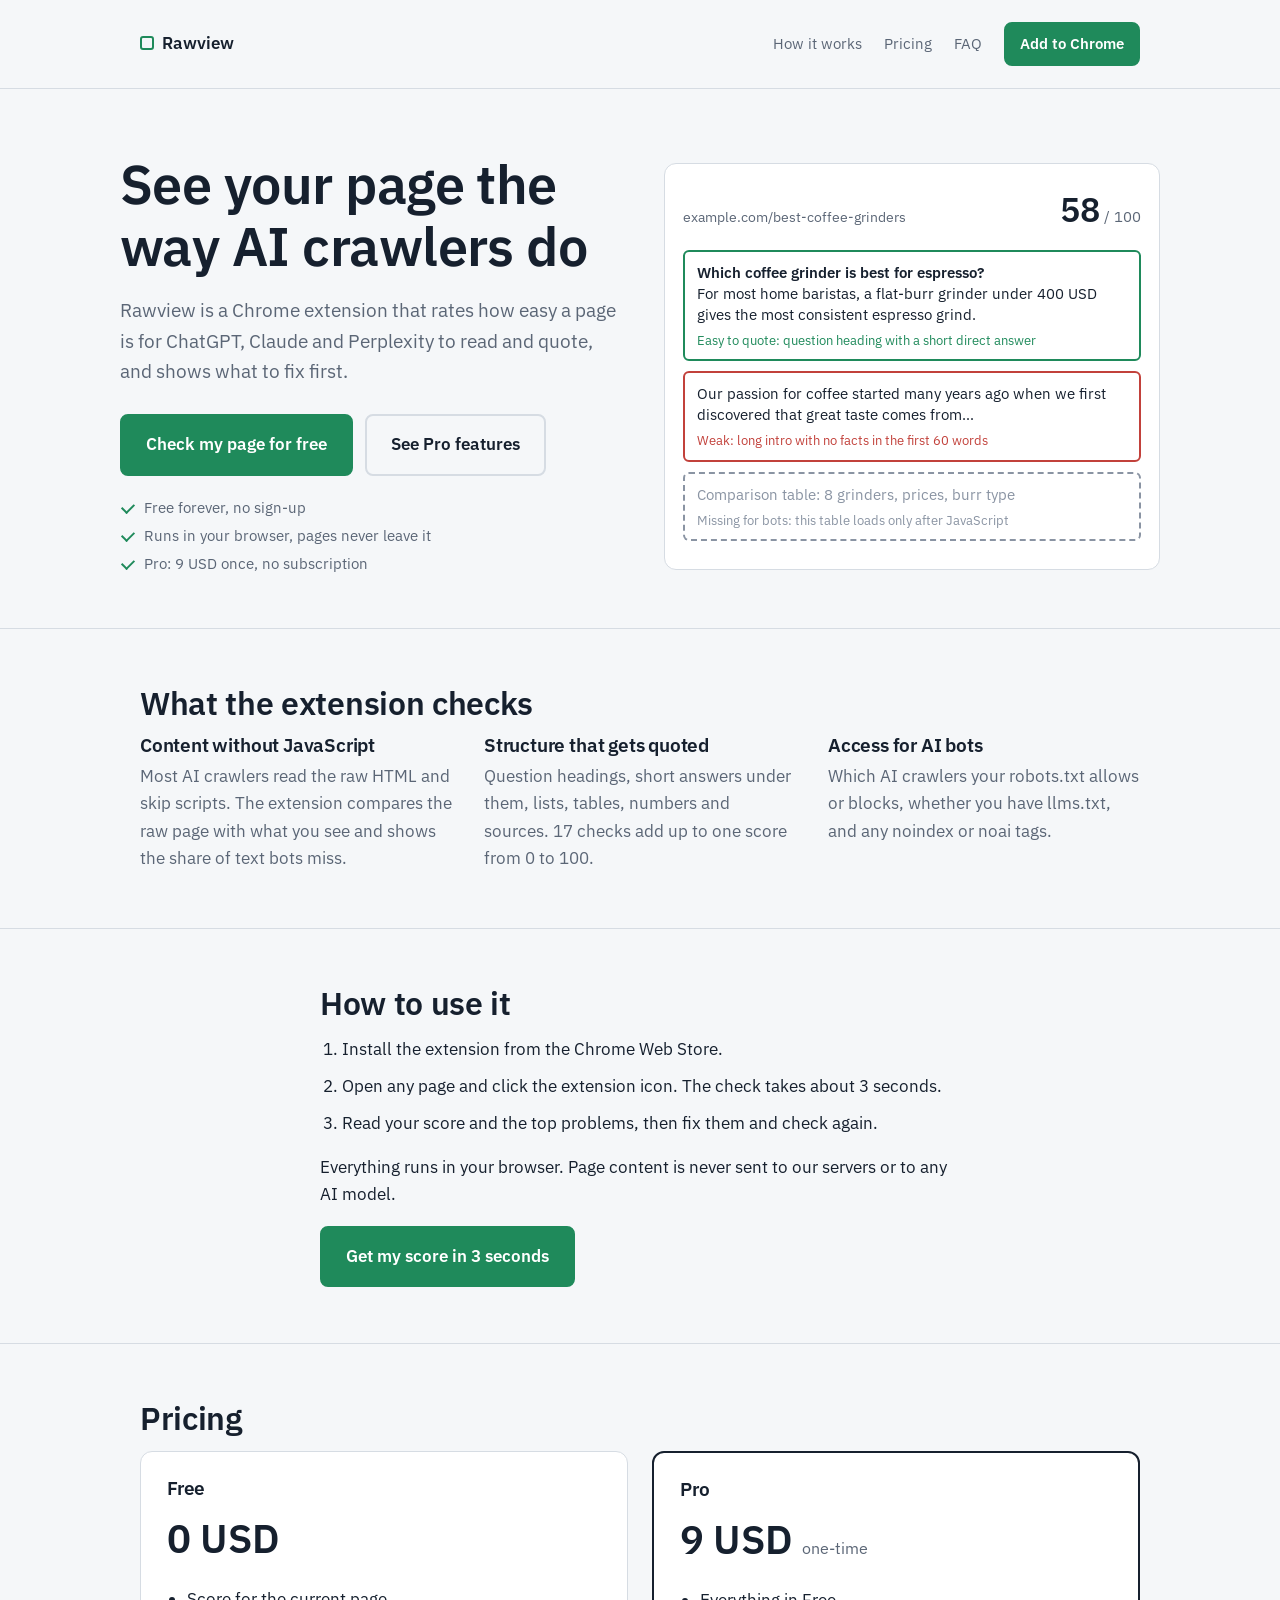
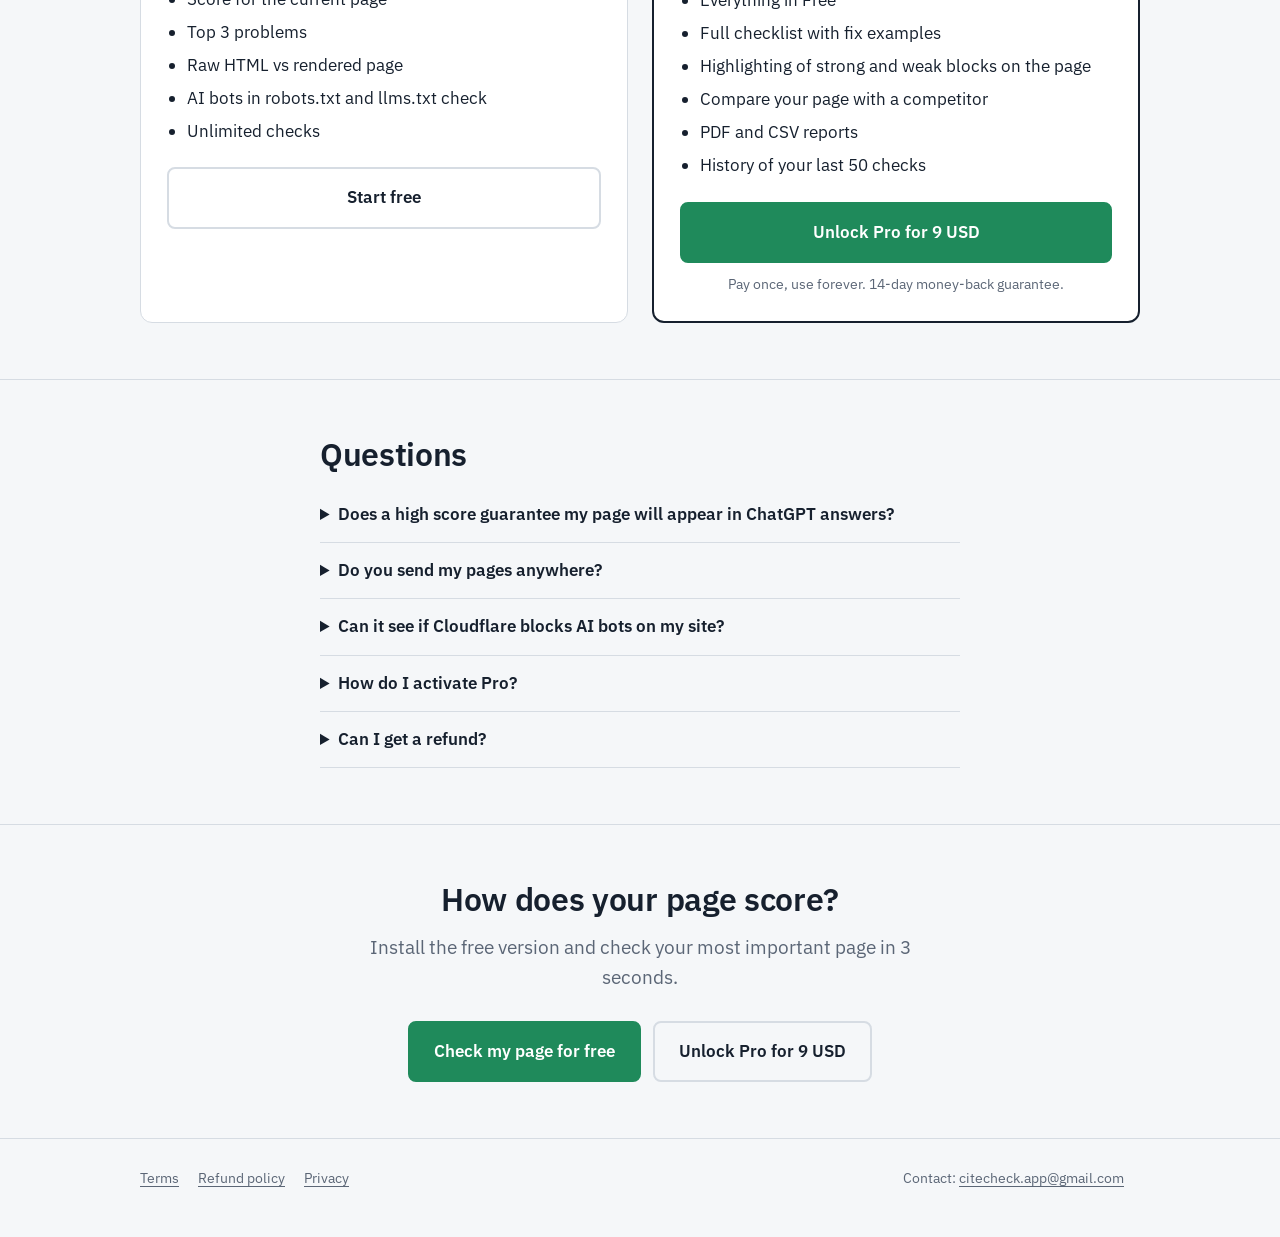
==== index.html @ 5140d7dd "Add Rawview website" ====
<!doctype html>
<html lang="en">
<head>
<meta charset="utf-8">
<meta name="viewport" content="width=device-width, initial-scale=1">
<title>Rawview – AI Visibility & Citability Checker for SEO</title>
<meta name="description" content="Chrome extension that scores how easy your page is for ChatGPT, Claude and Perplexity to read and quote. See what disappears without JavaScript and what to fix first.">
<link rel="preconnect" href="https://fonts.googleapis.com">
<link rel="preconnect" href="https://fonts.gstatic.com" crossorigin>
<link href="https://fonts.googleapis.com/css2?family=IBM+Plex+Sans:wght@400;600&display=swap" rel="stylesheet">
<link rel="stylesheet" href="style.css">
</head>
<body>

<header class="top">
  <div class="wrap">
    <a class="brand" href="./"><span></span>Rawview</a>
    <nav class="links">
      <a href="#how">How it works</a>
      <a href="#pricing">Pricing</a>
      <a href="#faq">FAQ</a>
      <a class="btn btn-small" href="CHROME_WEB_STORE_LINK">Add to Chrome</a>
    </nav>
  </div>
</header>

<main>
<div class="wrap hero">
  <div>
    <h1>See your page the way AI crawlers do</h1>
    <p class="lead">Rawview is a Chrome extension that rates how easy a page is for ChatGPT, Claude and Perplexity to read and quote, and shows what to fix first.</p>
    <div class="actions">
      <a class="btn" href="CHROME_WEB_STORE_LINK">Check my page for free</a>
      <a class="btn btn-ghost" href="#pricing">See Pro features</a>
    </div>
    <ul class="trust">
      <li>Free forever, no sign-up</li>
      <li>Runs in your browser, pages never leave it</li>
      <li>Pro: 9 USD once, no subscription</li>
    </ul>
  </div>

  <div class="demo" aria-label="Example of a page checked by the extension">
    <div class="demo-bar">
      <span>example.com/best-coffee-grinders</span>
      <span class="demo-score">58<small> / 100</small></span>
    </div>
    <div class="blk">
      <b>Which coffee grinder is best for espresso?</b><br>
      For most home baristas, a flat-burr grinder under 400 USD gives the most consistent espresso grind.
      <span class="tag">Easy to quote: question heading with a short direct answer</span>
    </div>
    <div class="blk bad">
      Our passion for coffee started many years ago when we first discovered that great taste comes from…
      <span class="tag">Weak: long intro with no facts in the first 60 words</span>
    </div>
    <div class="blk ghost">
      Comparison table: 8 grinders, prices, burr type
      <span class="tag">Missing for bots: this table loads only after JavaScript</span>
    </div>
  </div>
</div>

<section id="how">
  <div class="wrap">
    <h2>What the extension checks</h2>
    <div class="cols">
      <div>
        <h3>Content without JavaScript</h3>
        <p>Most AI crawlers read the raw HTML and skip scripts. The extension compares the raw page with what you see and shows the share of text bots miss.</p>
      </div>
      <div>
        <h3>Structure that gets quoted</h3>
        <p>Question headings, short answers under them, lists, tables, numbers and sources. 17 checks add up to one score from 0 to 100.</p>
      </div>
      <div>
        <h3>Access for AI bots</h3>
        <p>Which AI crawlers your robots.txt allows or blocks, whether you have llms.txt, and any noindex or noai tags.</p>
      </div>
    </div>
  </div>
</section>

<section>
  <div class="wrap narrow">
    <h2>How to use it</h2>
    <ol class="steps">
      <li>Install the extension from the Chrome Web Store.</li>
      <li>Open any page and click the extension icon. The check takes about 3 seconds.</li>
      <li>Read your score and the top problems, then fix them and check again.</li>
    </ol>
    <p>Everything runs in your browser. Page content is never sent to our servers or to any AI model.</p>
    <div class="actions"><a class="btn" href="CHROME_WEB_STORE_LINK">Get my score in 3 seconds</a></div>
  </div>
</section>

<section id="pricing">
  <div class="wrap">
    <h2>Pricing</h2>
    <div class="plans">
      <div class="plan">
        <h3>Free</h3>
        <div class="price">0 USD</div>
        <ul>
          <li>Score for the current page</li>
          <li>Top 3 problems</li>
          <li>Raw HTML vs rendered page</li>
          <li>AI bots in robots.txt and llms.txt check</li>
          <li>Unlimited checks</li>
        </ul>
        <a class="btn btn-ghost btn-full" href="CHROME_WEB_STORE_LINK">Start free</a>
      </div>
      <div class="plan pro">
        <h3>Pro</h3>
        <div class="price">9 USD <small>one-time</small></div>
        <ul>
          <li>Everything in Free</li>
          <li>Full checklist with fix examples</li>
          <li>Highlighting of strong and weak blocks on the page</li>
          <li>Compare your page with a competitor</li>
          <li>PDF and CSV reports</li>
          <li>History of your last 50 checks</li>
        </ul>
        <a class="btn btn-full" href="CHECKOUT_LINK">Unlock Pro for 9 USD</a>
        <span class="cta-note">Pay once, use forever. 14-day money-back guarantee.</span>
      </div>
    </div>
  </div>
</section>

<section id="faq">
  <div class="wrap narrow">
    <h2>Questions</h2>
    <details>
      <summary>Does a high score guarantee my page will appear in ChatGPT answers?</summary>
      <p>No. Nobody outside the AI companies knows exactly how sources are chosen. The score measures how easy your page is to read and quote, based on patterns that help in practice.</p>
    </details>
    <details>
      <summary>Do you send my pages anywhere?</summary>
      <p>No. The extension downloads and analyzes pages inside your browser. The only external request is a check of your Pro purchase status.</p>
    </details>
    <details>
      <summary>Can it see if Cloudflare blocks AI bots on my site?</summary>
      <p>Not reliably. Requests come from your own browser and IP address, so firewall rules that target bots by IP do not apply to them.</p>
    </details>
    <details>
      <summary>How do I activate Pro?</summary>
      <p>Buy Pro, then open the extension and enter the email you used at checkout. Pro unlocks on all your Chrome browsers signed in with that email.</p>
    </details>
    <details>
      <summary>Can I get a refund?</summary>
      <p>Yes, within 14 days of purchase. See the <a href="refund.html">refund policy</a>.</p>
    </details>
  </div>
</section>

<section class="final">
  <div class="wrap narrow">
    <h2>How does your page score?</h2>
    <p class="lead">Install the free version and check your most important page in 3 seconds.</p>
    <div class="actions">
      <a class="btn" href="CHROME_WEB_STORE_LINK">Check my page for free</a>
      <a class="btn btn-ghost" href="CHECKOUT_LINK">Unlock Pro for 9 USD</a>
    </div>
  </div>
</section>
</main>

<a class="sticky-cta" href="CHROME_WEB_STORE_LINK">Check my page for free</a>

<footer>
  <div class="wrap">
    <div>
      <a href="terms.html">Terms</a>
      <a href="refund.html">Refund policy</a>
      <a href="privacy.html">Privacy</a>
    </div>
    <div>Contact: <a href="mailto:citecheck.app@gmail.com">citecheck.app@gmail.com</a></div>
  </div>
</footer>

</body>
</html>
---- style.css ----
:root {
  --paper: #F5F7F9;
  --ink: #16202E;
  --muted: #5B6676;
  --line: #D6DCE3;
  --good: #1F8A5B;
  --bad: #C2413B;
  --ghost: #8A94A3;
  --mark: #FFE27A;
  --card: #FFFFFF;
}
@media (prefers-color-scheme: dark) {
  :root {
    --paper: #12171F;
    --ink: #E8ECF1;
    --muted: #9AA5B4;
    --line: #2A3340;
    --good: #4CC38A;
    --bad: #F07167;
    --ghost: #6C7685;
    --mark: #6B5A12;
    --card: #1A212B;
  }
}
* { box-sizing: border-box; }
html { -webkit-text-size-adjust: 100%; }
body {
  margin: 0;
  background: var(--paper);
  color: var(--ink);
  font-family: "IBM Plex Sans", system-ui, sans-serif;
  font-size: 17px;
  line-height: 1.6;
}
a { color: inherit; text-underline-offset: 3px; }
a:focus-visible, button:focus-visible { outline: 3px solid var(--good); outline-offset: 3px; }
.wrap { max-width: 1040px; margin: 0 auto; padding: 0 20px; }
.narrow { max-width: 680px; }

header.top { padding: 22px 0; border-bottom: 1px solid var(--line); }
header.top .wrap { display: flex; justify-content: space-between; align-items: center; gap: 16px; }
.brand { font-weight: 600; text-decoration: none; }
.brand span { display: inline-block; width: 14px; height: 14px; border: 2px solid var(--good); border-radius: 3px; margin-right: 8px; vertical-align: -1px; }
nav.links a { margin-left: 18px; color: var(--muted); text-decoration: none; font-size: 15px; }
nav.links a:hover { color: var(--ink); }

h1, h2, h3 { line-height: 1.15; letter-spacing: -0.01em; }
h1 { font-size: clamp(34px, 5.4vw, 54px); font-weight: 600; margin: 0 0 18px; max-width: 16ch; }
h2 { font-size: clamp(24px, 3.2vw, 32px); font-weight: 600; margin: 0 0 14px; }
h3 { font-size: 19px; font-weight: 600; margin: 0 0 6px; }
p.lead { font-size: 19px; color: var(--muted); max-width: 52ch; margin: 0 0 28px; }

.hero { padding: 64px 0 48px; display: grid; grid-template-columns: 1fr 1fr; gap: 48px; align-items: center; }
.btn { display: inline-block; background: var(--good); color: #fff; padding: 15px 24px; border-radius: 8px; border: 2px solid var(--good); font-weight: 600; font-size: 17px; text-decoration: none; text-align: center; transition: transform .12s, background .12s; }
.btn:hover { background: #18704A; border-color: #18704A; }
.btn:active { transform: translateY(1px); }
.btn-ghost { background: transparent; color: var(--ink); border-color: var(--line); }
.btn-ghost:hover { background: var(--card); border-color: var(--ink); }
.btn-small { padding: 8px 14px; font-size: 15px; color: #fff !important; }
.btn-full { display: block; width: 100%; }
.actions { display: flex; flex-wrap: wrap; gap: 12px; margin-top: 4px; }
.trust { list-style: none; padding: 0; margin: 20px 0 0; font-size: 15px; color: var(--muted); }
.trust li { padding-left: 24px; position: relative; margin-bottom: 4px; }
.trust li::before { content: ""; position: absolute; left: 2px; top: 7px; width: 10px; height: 6px; border-left: 2px solid var(--good); border-bottom: 2px solid var(--good); transform: rotate(-45deg); }
.cta-note { display: block; margin-top: 10px; font-size: 14px; color: var(--muted); text-align: center; }
.final { text-align: center; }
.final .lead { margin-left: auto; margin-right: auto; }
.final .actions { justify-content: center; }
.sticky-cta { display: none; }

/* The demo: a page the way the extension marks it up */
.demo { background: var(--card); border: 1px solid var(--line); border-radius: 12px; padding: 18px; }
.demo-bar { display: flex; justify-content: space-between; align-items: baseline; margin-bottom: 14px; font-size: 14px; color: var(--muted); }
.demo-score { font-size: 34px; font-weight: 600; color: var(--ink); }
.demo-score small { font-size: 15px; color: var(--muted); font-weight: 400; }
.blk { border: 2px solid var(--good); border-radius: 6px; padding: 10px 12px; margin-bottom: 10px; font-size: 14.5px; line-height: 1.45; position: relative; }
.blk.bad { border-color: var(--bad); }
.blk.ghost { border: 2px dashed var(--ghost); color: var(--ghost); }
.blk b { font-weight: 600; }
.tag { display: block; font-size: 12.5px; margin-top: 6px; color: var(--good); }
.blk.bad .tag { color: var(--bad); }
.blk.ghost .tag { color: var(--ghost); }

section { padding: 56px 0; border-top: 1px solid var(--line); }
.cols { display: grid; grid-template-columns: repeat(3, 1fr); gap: 32px; }
.cols p { margin: 0; color: var(--muted); }
ol.steps { padding-left: 22px; margin: 0; }
ol.steps li { margin-bottom: 10px; }

.plans { display: grid; grid-template-columns: 1fr 1fr; gap: 24px; }
.plan { border: 1px solid var(--line); border-radius: 12px; padding: 26px; background: var(--card); }
.plan.pro { border: 2px solid var(--ink); }
.price { font-size: 40px; font-weight: 600; margin: 6px 0 2px; }
.price small { font-size: 16px; font-weight: 400; color: var(--muted); }
.plan ul { padding-left: 20px; margin: 16px 0 22px; }
.plan li { margin-bottom: 6px; }

details { border-bottom: 1px solid var(--line); padding: 14px 0; }
summary { cursor: pointer; font-weight: 600; }
details p { margin: 10px 0 0; color: var(--muted); }

.legal h1 { font-size: 38px; max-width: none; }
.legal h2 { font-size: 21px; margin-top: 34px; }
.legal p, .legal li { color: var(--ink); }
.legal .updated { color: var(--muted); font-size: 15px; }

footer { border-top: 1px solid var(--line); padding: 28px 0 48px; font-size: 14px; color: var(--muted); }
footer .wrap { display: flex; justify-content: space-between; flex-wrap: wrap; gap: 12px; }
footer a { margin-right: 16px; }

@media (max-width: 800px) {
  .hero, .plans, .cols { grid-template-columns: 1fr; }
  .hero { padding-top: 40px; gap: 32px; }
  nav.links a:not(.btn) { display: none; }
  .actions .btn { flex: 1 1 100%; }
  .sticky-cta { display: block; position: fixed; left: 12px; right: 12px; bottom: 12px; z-index: 10; background: var(--good); color: #fff; text-align: center; padding: 14px; border-radius: 10px; font-weight: 600; text-decoration: none; box-shadow: 0 6px 20px rgba(22, 32, 46, .25); }
  footer { padding-bottom: 96px; }
}
@media (prefers-reduced-motion: reduce) { .btn { transition: none; } }
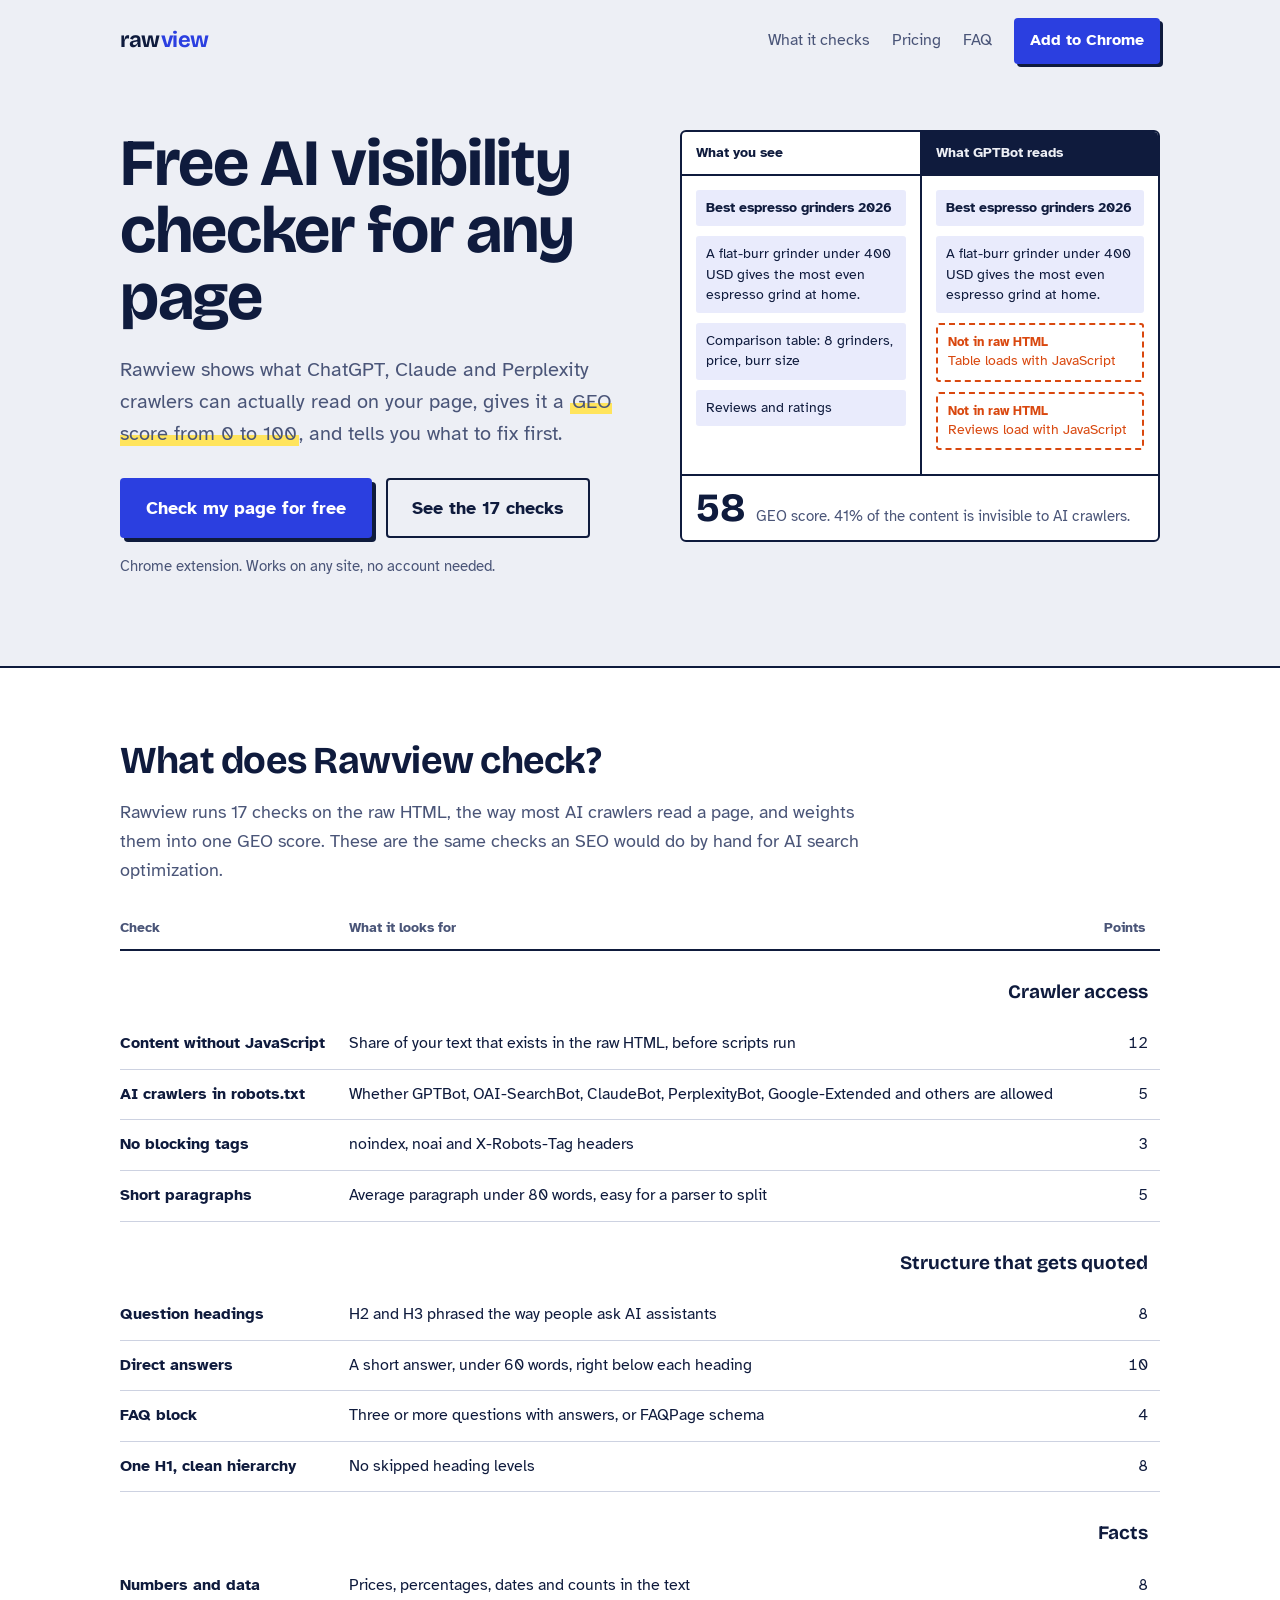
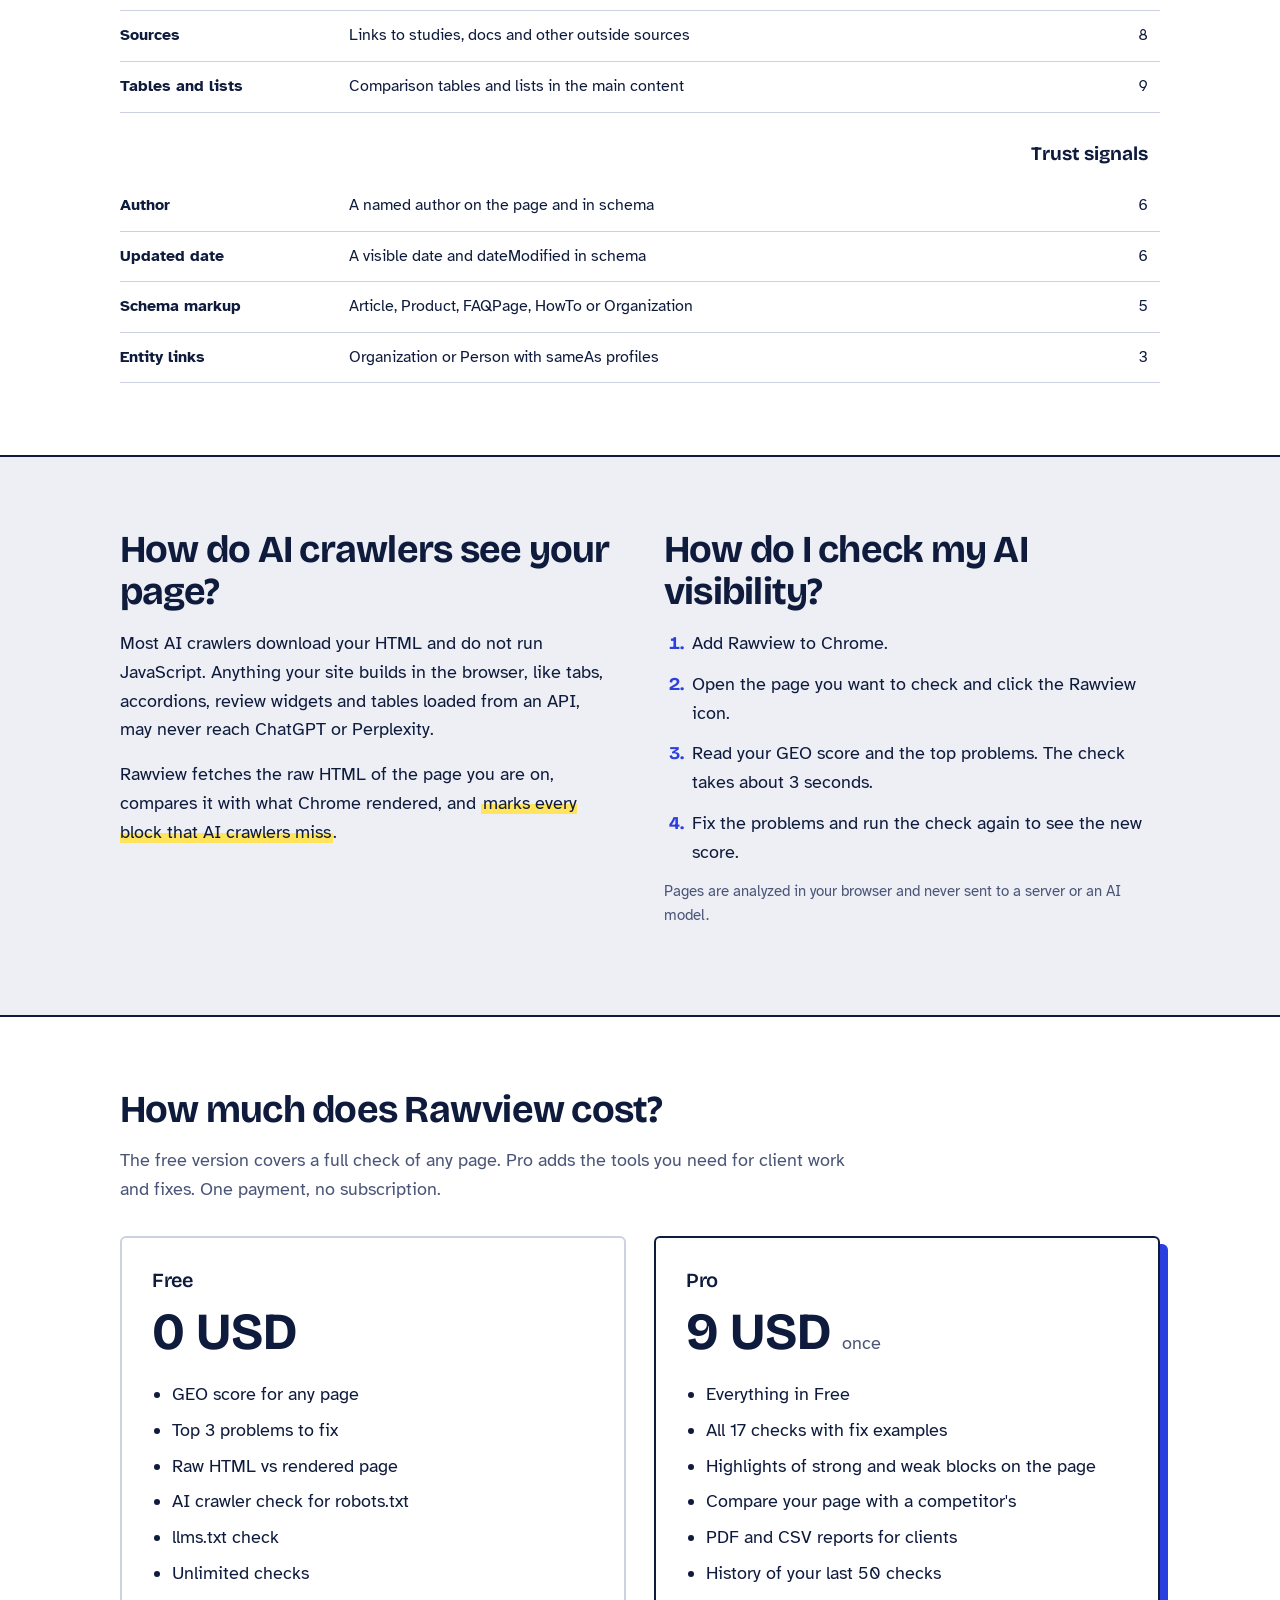
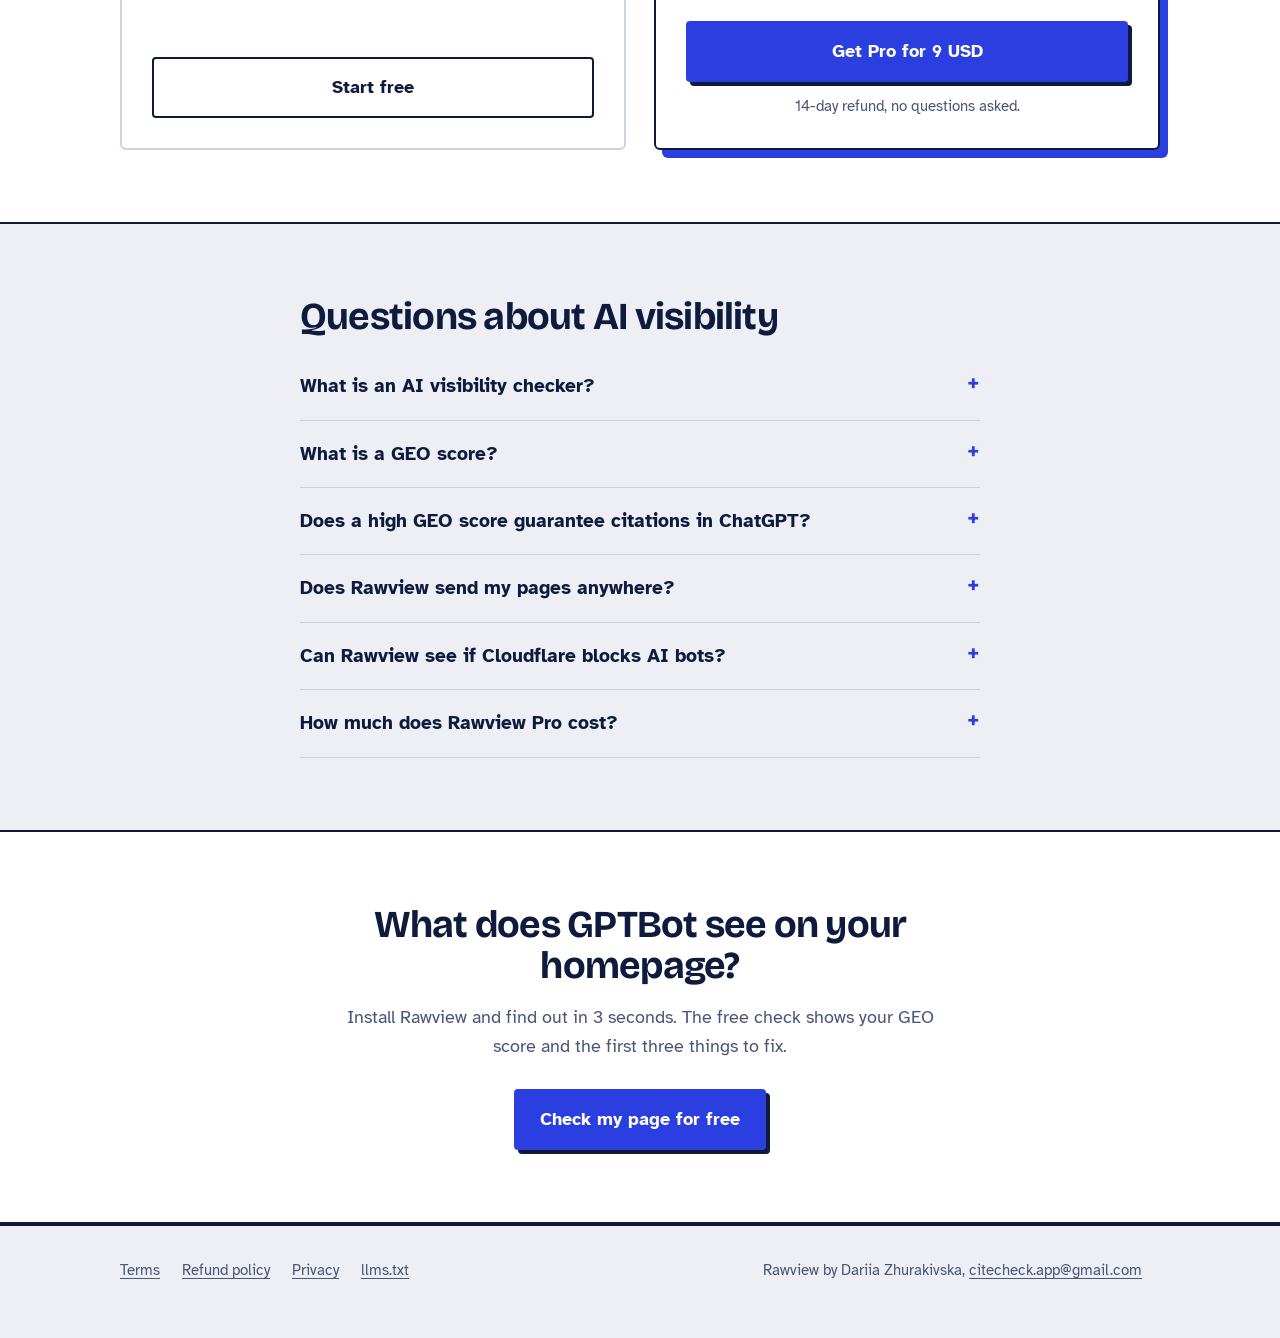
==== commit 4a1c9254: "Redesign site, add SEO files" ====
--- a/index.html
+++ b/index.html
@@ -3,23 +3,65 @@
 <head>
 <meta charset="utf-8">
 <meta name="viewport" content="width=device-width, initial-scale=1">
-<title>Rawview – AI Visibility & Citability Checker for SEO</title>
-<meta name="description" content="Chrome extension that scores how easy your page is for ChatGPT, Claude and Perplexity to read and quote. See what disappears without JavaScript and what to fix first.">
+<title>AI Visibility Checker for Chrome – Free GEO Score | Rawview</title>
+<meta name="description" content="Free AI visibility checker for Chrome. See what ChatGPT, Claude and Perplexity crawlers can read on your page, get a GEO score from 0 to 100 and a list of fixes.">
+<link rel="canonical" href="https://rawviewapp.github.io/">
+<meta property="og:type" content="website">
+<meta property="og:title" content="Rawview – AI Visibility Checker for Chrome">
+<meta property="og:description" content="See your page the way AI crawlers read it. Free GEO score, AI crawler check and llms.txt check.">
+<meta property="og:url" content="https://rawviewapp.github.io/">
+<meta name="twitter:card" content="summary">
 <link rel="preconnect" href="https://fonts.googleapis.com">
 <link rel="preconnect" href="https://fonts.gstatic.com" crossorigin>
-<link href="https://fonts.googleapis.com/css2?family=IBM+Plex+Sans:wght@400;600&display=swap" rel="stylesheet">
+<link href="https://fonts.googleapis.com/css2?family=Atkinson+Hyperlegible:wght@400;700&family=Bricolage+Grotesque:opsz,wght@12..96,600;12..96,700&display=swap" rel="stylesheet">
 <link rel="stylesheet" href="style.css">
+<script type="application/ld+json">
+{
+  "@context": "https://schema.org",
+  "@graph": [
+    {
+      "@type": "SoftwareApplication",
+      "name": "Rawview – AI Visibility & Citability Checker",
+      "applicationCategory": "BrowserApplication",
+      "operatingSystem": "Chrome",
+      "description": "Chrome extension that checks how AI crawlers read a web page and scores how easy it is for AI search to quote.",
+      "url": "https://rawviewapp.github.io/",
+      "offers": [
+        {"@type": "Offer", "name": "Free", "price": "0", "priceCurrency": "USD"},
+        {"@type": "Offer", "name": "Pro", "price": "9", "priceCurrency": "USD"}
+      ]
+    },
+    {
+      "@type": "Organization",
+      "name": "Rawview",
+      "url": "https://rawviewapp.github.io/",
+      "email": "citecheck.app@gmail.com"
+    },
+    {
+      "@type": "FAQPage",
+      "mainEntity": [
+        {"@type": "Question", "name": "What is an AI visibility checker?", "acceptedAnswer": {"@type": "Answer", "text": "An AI visibility checker shows whether AI search tools like ChatGPT, Claude and Perplexity can read your page and how easy it is for them to quote. Rawview does this inside Chrome for any page you open."}},
+        {"@type": "Question", "name": "What is a GEO score?", "acceptedAnswer": {"@type": "Answer", "text": "GEO stands for generative engine optimization. Rawview's GEO score runs 17 checks on structure, facts, trust signals and crawler access, and adds them up to a number from 0 to 100."}},
+        {"@type": "Question", "name": "Does a high GEO score guarantee citations in ChatGPT?", "acceptedAnswer": {"@type": "Answer", "text": "No. AI companies do not publish how they choose sources. The score measures how easy a page is to read and quote, which is what you can control."}},
+        {"@type": "Question", "name": "Does Rawview send my pages anywhere?", "acceptedAnswer": {"@type": "Answer", "text": "No. All analysis runs in your browser. The only outside request is a check of your Pro purchase."}},
+        {"@type": "Question", "name": "Can Rawview see if Cloudflare blocks AI bots?", "acceptedAnswer": {"@type": "Answer", "text": "Not reliably. Requests come from your browser and IP address, so firewall rules that target bot IP ranges do not apply to them."}},
+        {"@type": "Question", "name": "How much does Rawview Pro cost?", "acceptedAnswer": {"@type": "Answer", "text": "Pro is a one-time payment of 9 USD with a 14-day refund window. There is no subscription."}}
+      ]
+    }
+  ]
+}
+</script>
 </head>
 <body>
 
 <header class="top">
   <div class="wrap">
-    <a class="brand" href="./"><span></span>Rawview</a>
+    <a class="brand" href="./">raw<i>view</i></a>
     <nav class="links">
-      <a href="#how">How it works</a>
+      <a href="#checks">What it checks</a>
       <a href="#pricing">Pricing</a>
       <a href="#faq">FAQ</a>
-      <a class="btn btn-small" href="CHROME_WEB_STORE_LINK">Add to Chrome</a>
+      <a class="btn" href="CHROME_WEB_STORE_LINK">Add to Chrome</a>
     </nav>
   </div>
 </header>
@@ -27,102 +69,117 @@
 <main>
 <div class="wrap hero">
   <div>
-    <h1>See your page the way AI crawlers do</h1>
-    <p class="lead">Rawview is a Chrome extension that rates how easy a page is for ChatGPT, Claude and Perplexity to read and quote, and shows what to fix first.</p>
+    <h1>Free AI visibility checker for any page</h1>
+    <p class="lead">Rawview shows what ChatGPT, Claude and Perplexity crawlers can actually read on your page, gives it a <span class="mark">GEO score from 0 to 100</span>, and tells you what to fix first.</p>
     <div class="actions">
       <a class="btn" href="CHROME_WEB_STORE_LINK">Check my page for free</a>
-      <a class="btn btn-ghost" href="#pricing">See Pro features</a>
-    </div>
-    <ul class="trust">
-      <li>Free forever, no sign-up</li>
-      <li>Runs in your browser, pages never leave it</li>
-      <li>Pro: 9 USD once, no subscription</li>
-    </ul>
-  </div>
-
-  <div class="demo" aria-label="Example of a page checked by the extension">
-    <div class="demo-bar">
-      <span>example.com/best-coffee-grinders</span>
-      <span class="demo-score">58<small> / 100</small></span>
-    </div>
-    <div class="blk">
-      <b>Which coffee grinder is best for espresso?</b><br>
-      For most home baristas, a flat-burr grinder under 400 USD gives the most consistent espresso grind.
-      <span class="tag">Easy to quote: question heading with a short direct answer</span>
-    </div>
-    <div class="blk bad">
-      Our passion for coffee started many years ago when we first discovered that great taste comes from…
-      <span class="tag">Weak: long intro with no facts in the first 60 words</span>
-    </div>
-    <div class="blk ghost">
-      Comparison table: 8 grinders, prices, burr type
-      <span class="tag">Missing for bots: this table loads only after JavaScript</span>
-    </div>
-  </div>
+      <a class="btn btn-line" href="#checks">See the 17 checks</a>
+    </div>
+    <p class="small">Chrome extension. Works on any site, no account needed.</p>
+  </div>
+
+  <figure class="split" aria-label="The same page as a person sees it and as an AI crawler reads it" style="margin:0">
+    <div class="split-head"><span>What you see</span><span>What GPTBot reads</span></div>
+    <div class="split-body">
+      <div class="pane">
+        <div class="row got"><span class="h">Best espresso grinders 2026</span></div>
+        <div class="row got">A flat-burr grinder under 400 USD gives the most even espresso grind at home.</div>
+        <div class="row got">Comparison table: 8 grinders, price, burr size</div>
+        <div class="row got">Reviews and ratings</div>
+      </div>
+      <div class="pane">
+        <div class="row got"><span class="h">Best espresso grinders 2026</span></div>
+        <div class="row got">A flat-burr grinder under 400 USD gives the most even espresso grind at home.</div>
+        <div class="row gone"><b>Not in raw HTML</b>Table loads with JavaScript</div>
+        <div class="row gone"><b>Not in raw HTML</b>Reviews load with JavaScript</div>
+      </div>
+    </div>
+    <div class="score"><strong>58</strong><span>GEO score. 41% of the content is invisible to AI crawlers.</span></div>
+  </figure>
 </div>
 
-<section id="how">
-  <div class="wrap">
-    <h2>What the extension checks</h2>
-    <div class="cols">
-      <div>
-        <h3>Content without JavaScript</h3>
-        <p>Most AI crawlers read the raw HTML and skip scripts. The extension compares the raw page with what you see and shows the share of text bots miss.</p>
-      </div>
-      <div>
-        <h3>Structure that gets quoted</h3>
-        <p>Question headings, short answers under them, lists, tables, numbers and sources. 17 checks add up to one score from 0 to 100.</p>
-      </div>
-      <div>
-        <h3>Access for AI bots</h3>
-        <p>Which AI crawlers your robots.txt allows or blocks, whether you have llms.txt, and any noindex or noai tags.</p>
-      </div>
-    </div>
+<section class="band" id="checks">
+  <div class="wrap">
+    <h2>What does Rawview check?</h2>
+    <p class="intro">Rawview runs 17 checks on the raw HTML, the way most AI crawlers read a page, and weights them into one GEO score. These are the same checks an SEO would do by hand for AI search optimization.</p>
+    <table class="checks">
+      <thead><tr><th>Check</th><th>What it looks for</th><th>Points</th></tr></thead>
+      <tbody>
+        <tr class="group"><td colspan="3">Crawler access</td></tr>
+        <tr><td>Content without JavaScript</td><td>Share of your text that exists in the raw HTML, before scripts run</td><td>12</td></tr>
+        <tr><td>AI crawlers in robots.txt</td><td>Whether GPTBot, OAI-SearchBot, ClaudeBot, PerplexityBot, Google-Extended and others are allowed</td><td>5</td></tr>
+        <tr><td>No blocking tags</td><td>noindex, noai and X-Robots-Tag headers</td><td>3</td></tr>
+        <tr><td>Short paragraphs</td><td>Average paragraph under 80 words, easy for a parser to split</td><td>5</td></tr>
+        <tr class="group"><td colspan="3">Structure that gets quoted</td></tr>
+        <tr><td>Question headings</td><td>H2 and H3 phrased the way people ask AI assistants</td><td>8</td></tr>
+        <tr><td>Direct answers</td><td>A short answer, under 60 words, right below each heading</td><td>10</td></tr>
+        <tr><td>FAQ block</td><td>Three or more questions with answers, or FAQPage schema</td><td>4</td></tr>
+        <tr><td>One H1, clean hierarchy</td><td>No skipped heading levels</td><td>8</td></tr>
+        <tr class="group"><td colspan="3">Facts</td></tr>
+        <tr><td>Numbers and data</td><td>Prices, percentages, dates and counts in the text</td><td>8</td></tr>
+        <tr><td>Sources</td><td>Links to studies, docs and other outside sources</td><td>8</td></tr>
+        <tr><td>Tables and lists</td><td>Comparison tables and lists in the main content</td><td>9</td></tr>
+        <tr class="group"><td colspan="3">Trust signals</td></tr>
+        <tr><td>Author</td><td>A named author on the page and in schema</td><td>6</td></tr>
+        <tr><td>Updated date</td><td>A visible date and dateModified in schema</td><td>6</td></tr>
+        <tr><td>Schema markup</td><td>Article, Product, FAQPage, HowTo or Organization</td><td>5</td></tr>
+        <tr><td>Entity links</td><td>Organization or Person with sameAs profiles</td><td>3</td></tr>
+      </tbody>
+    </table>
   </div>
 </section>
 
 <section>
-  <div class="wrap narrow">
-    <h2>How to use it</h2>
-    <ol class="steps">
-      <li>Install the extension from the Chrome Web Store.</li>
-      <li>Open any page and click the extension icon. The check takes about 3 seconds.</li>
-      <li>Read your score and the top problems, then fix them and check again.</li>
-    </ol>
-    <p>Everything runs in your browser. Page content is never sent to our servers or to any AI model.</p>
-    <div class="actions"><a class="btn" href="CHROME_WEB_STORE_LINK">Get my score in 3 seconds</a></div>
-  </div>
-</section>
-
-<section id="pricing">
-  <div class="wrap">
-    <h2>Pricing</h2>
+  <div class="wrap two">
+    <div>
+      <h2>How do AI crawlers see your page?</h2>
+      <p>Most AI crawlers download your HTML and do not run JavaScript. Anything your site builds in the browser, like tabs, accordions, review widgets and tables loaded from an API, may never reach ChatGPT or Perplexity.</p>
+      <p>Rawview fetches the raw HTML of the page you are on, compares it with what Chrome rendered, and <span class="mark">marks every block that AI crawlers miss</span>.</p>
+    </div>
+    <div>
+      <h2>How do I check my AI visibility?</h2>
+      <ol class="steps">
+        <li>Add Rawview to Chrome.</li>
+        <li>Open the page you want to check and click the Rawview icon.</li>
+        <li>Read your GEO score and the top problems. The check takes about 3 seconds.</li>
+        <li>Fix the problems and run the check again to see the new score.</li>
+      </ol>
+      <p class="small">Pages are analyzed in your browser and never sent to a server or an AI model.</p>
+    </div>
+  </div>
+</section>
+
+<section class="band" id="pricing">
+  <div class="wrap">
+    <h2>How much does Rawview cost?</h2>
+    <p class="intro">The free version covers a full check of any page. Pro adds the tools you need for client work and fixes. One payment, no subscription.</p>
     <div class="plans">
       <div class="plan">
         <h3>Free</h3>
         <div class="price">0 USD</div>
         <ul>
-          <li>Score for the current page</li>
-          <li>Top 3 problems</li>
+          <li>GEO score for any page</li>
+          <li>Top 3 problems to fix</li>
           <li>Raw HTML vs rendered page</li>
-          <li>AI bots in robots.txt and llms.txt check</li>
+          <li>AI crawler check for robots.txt</li>
+          <li>llms.txt check</li>
           <li>Unlimited checks</li>
         </ul>
-        <a class="btn btn-ghost btn-full" href="CHROME_WEB_STORE_LINK">Start free</a>
+        <a class="btn btn-line" href="CHROME_WEB_STORE_LINK">Start free</a>
       </div>
       <div class="plan pro">
         <h3>Pro</h3>
-        <div class="price">9 USD <small>one-time</small></div>
+        <div class="price">9 USD <small>once</small></div>
         <ul>
           <li>Everything in Free</li>
-          <li>Full checklist with fix examples</li>
-          <li>Highlighting of strong and weak blocks on the page</li>
-          <li>Compare your page with a competitor</li>
-          <li>PDF and CSV reports</li>
+          <li>All 17 checks with fix examples</li>
+          <li>Highlights of strong and weak blocks on the page</li>
+          <li>Compare your page with a competitor's</li>
+          <li>PDF and CSV reports for clients</li>
           <li>History of your last 50 checks</li>
         </ul>
-        <a class="btn btn-full" href="CHECKOUT_LINK">Unlock Pro for 9 USD</a>
-        <span class="cta-note">Pay once, use forever. 14-day money-back guarantee.</span>
+        <a class="btn" href="CHECKOUT_LINK">Get Pro for 9 USD</a>
+        <p class="small">14-day refund, no questions asked.</p>
       </div>
     </div>
   </div>
@@ -130,37 +187,40 @@
 
 <section id="faq">
   <div class="wrap narrow">
-    <h2>Questions</h2>
-    <details>
-      <summary>Does a high score guarantee my page will appear in ChatGPT answers?</summary>
-      <p>No. Nobody outside the AI companies knows exactly how sources are chosen. The score measures how easy your page is to read and quote, based on patterns that help in practice.</p>
-    </details>
-    <details>
-      <summary>Do you send my pages anywhere?</summary>
-      <p>No. The extension downloads and analyzes pages inside your browser. The only external request is a check of your Pro purchase status.</p>
-    </details>
-    <details>
-      <summary>Can it see if Cloudflare blocks AI bots on my site?</summary>
-      <p>Not reliably. Requests come from your own browser and IP address, so firewall rules that target bots by IP do not apply to them.</p>
-    </details>
-    <details>
-      <summary>How do I activate Pro?</summary>
-      <p>Buy Pro, then open the extension and enter the email you used at checkout. Pro unlocks on all your Chrome browsers signed in with that email.</p>
-    </details>
-    <details>
-      <summary>Can I get a refund?</summary>
-      <p>Yes, within 14 days of purchase. See the <a href="refund.html">refund policy</a>.</p>
-    </details>
-  </div>
-</section>
-
-<section class="final">
+    <h2>Questions about AI visibility</h2>
+    <details>
+      <summary>What is an AI visibility checker?</summary>
+      <p>An AI visibility checker shows whether AI search tools like ChatGPT, Claude and Perplexity can read your page and how easy it is for them to quote. Rawview does this inside Chrome for any page you open.</p>
+    </details>
+    <details>
+      <summary>What is a GEO score?</summary>
+      <p>GEO stands for generative engine optimization. Rawview's GEO score runs 17 checks on structure, facts, trust signals and crawler access, and adds them up to a number from 0 to 100.</p>
+    </details>
+    <details>
+      <summary>Does a high GEO score guarantee citations in ChatGPT?</summary>
+      <p>No. AI companies do not publish how they choose sources. The score measures how easy a page is to read and quote, which is what you can control.</p>
+    </details>
+    <details>
+      <summary>Does Rawview send my pages anywhere?</summary>
+      <p>No. All analysis runs in your browser. The only outside request is a check of your Pro purchase.</p>
+    </details>
+    <details>
+      <summary>Can Rawview see if Cloudflare blocks AI bots?</summary>
+      <p>Not reliably. Requests come from your browser and IP address, so firewall rules that target bot IP ranges do not apply to them.</p>
+    </details>
+    <details>
+      <summary>How much does Rawview Pro cost?</summary>
+      <p>Pro is a one-time payment of 9 USD with a 14-day refund window. There is no subscription. See the <a href="refund.html">refund policy</a>.</p>
+    </details>
+  </div>
+</section>
+
+<section class="band final">
   <div class="wrap narrow">
-    <h2>How does your page score?</h2>
-    <p class="lead">Install the free version and check your most important page in 3 seconds.</p>
+    <h2>What does GPTBot see on your homepage?</h2>
+    <p>Install Rawview and find out in 3 seconds. The free check shows your GEO score and the first three things to fix.</p>
     <div class="actions">
       <a class="btn" href="CHROME_WEB_STORE_LINK">Check my page for free</a>
-      <a class="btn btn-ghost" href="CHECKOUT_LINK">Unlock Pro for 9 USD</a>
     </div>
   </div>
 </section>
@@ -174,8 +234,9 @@
       <a href="terms.html">Terms</a>
       <a href="refund.html">Refund policy</a>
       <a href="privacy.html">Privacy</a>
-    </div>
-    <div>Contact: <a href="mailto:citecheck.app@gmail.com">citecheck.app@gmail.com</a></div>
+      <a href="llms.txt">llms.txt</a>
+    </div>
+    <div>Rawview by Dariia Zhurakivska, <a href="mailto:citecheck.app@gmail.com">citecheck.app@gmail.com</a></div>
   </div>
 </footer>
 
--- a/style.css
+++ b/style.css
@@ -1,119 +1,158 @@
 :root {
-  --paper: #F5F7F9;
-  --ink: #16202E;
-  --muted: #5B6676;
-  --line: #D6DCE3;
-  --good: #1F8A5B;
-  --bad: #C2413B;
-  --ghost: #8A94A3;
-  --mark: #FFE27A;
-  --card: #FFFFFF;
+  --bg: #EDEFF5;
+  --surface: #FFFFFF;
+  --ink: #0F1B3D;
+  --soft: #4A5578;
+  --rule: #CDD2E1;
+  --blue: #2B3FE0;
+  --blue-deep: #1E2DB0;
+  --marker: #FFE45C;
+  --miss: #D9480F;
+  --ok: #2B3FE0;
 }
 @media (prefers-color-scheme: dark) {
   :root {
-    --paper: #12171F;
-    --ink: #E8ECF1;
-    --muted: #9AA5B4;
-    --line: #2A3340;
-    --good: #4CC38A;
-    --bad: #F07167;
-    --ghost: #6C7685;
-    --mark: #6B5A12;
-    --card: #1A212B;
+    --bg: #0D1326;
+    --surface: #151C33;
+    --ink: #E9ECF6;
+    --soft: #A3ACC7;
+    --rule: #2A3354;
+    --blue: #7C8BFF;
+    --blue-deep: #9AA6FF;
+    --marker: #8A7414;
+    --miss: #FF8A50;
+    --ok: #7C8BFF;
   }
 }
 * { box-sizing: border-box; }
-html { -webkit-text-size-adjust: 100%; }
+html { -webkit-text-size-adjust: 100%; scroll-behavior: smooth; }
+@media (prefers-reduced-motion: reduce) { html { scroll-behavior: auto; } }
 body {
   margin: 0;
-  background: var(--paper);
+  background: var(--bg);
   color: var(--ink);
-  font-family: "IBM Plex Sans", system-ui, sans-serif;
-  font-size: 17px;
+  font-family: "Atkinson Hyperlegible", system-ui, sans-serif;
+  font-size: 18px;
   line-height: 1.6;
 }
-a { color: inherit; text-underline-offset: 3px; }
-a:focus-visible, button:focus-visible { outline: 3px solid var(--good); outline-offset: 3px; }
-.wrap { max-width: 1040px; margin: 0 auto; padding: 0 20px; }
-.narrow { max-width: 680px; }
+a { color: var(--blue); text-underline-offset: 3px; }
+a:focus-visible, summary:focus-visible { outline: 3px solid var(--blue); outline-offset: 3px; border-radius: 4px; }
+.wrap { max-width: 1080px; margin: 0 auto; padding: 0 20px; }
+.narrow { max-width: 720px; }
 
-header.top { padding: 22px 0; border-bottom: 1px solid var(--line); }
+h1, h2, h3, .brand { font-family: "Bricolage Grotesque", system-ui, sans-serif; letter-spacing: -0.02em; }
+h1 { font-size: clamp(38px, 6vw, 66px); line-height: 1.02; font-weight: 700; margin: 0 0 22px; }
+h2 { font-size: clamp(26px, 3.4vw, 38px); line-height: 1.1; font-weight: 700; margin: 0 0 16px; }
+h3 { font-size: 20px; line-height: 1.2; font-weight: 600; margin: 0 0 6px; }
+p { margin: 0 0 16px; }
+.mark { background: linear-gradient(transparent 55%, var(--marker) 55%); padding: 0 2px; }
+
+/* header */
+header.top { padding: 18px 0; }
 header.top .wrap { display: flex; justify-content: space-between; align-items: center; gap: 16px; }
-.brand { font-weight: 600; text-decoration: none; }
-.brand span { display: inline-block; width: 14px; height: 14px; border: 2px solid var(--good); border-radius: 3px; margin-right: 8px; vertical-align: -1px; }
-nav.links a { margin-left: 18px; color: var(--muted); text-decoration: none; font-size: 15px; }
+.brand { font-size: 22px; font-weight: 700; color: var(--ink); text-decoration: none; }
+.brand i { font-style: normal; color: var(--blue); }
+nav.links { display: flex; align-items: center; gap: 22px; }
+nav.links a { color: var(--soft); text-decoration: none; font-size: 16px; }
 nav.links a:hover { color: var(--ink); }
 
-h1, h2, h3 { line-height: 1.15; letter-spacing: -0.01em; }
-h1 { font-size: clamp(34px, 5.4vw, 54px); font-weight: 600; margin: 0 0 18px; max-width: 16ch; }
-h2 { font-size: clamp(24px, 3.2vw, 32px); font-weight: 600; margin: 0 0 14px; }
-h3 { font-size: 19px; font-weight: 600; margin: 0 0 6px; }
-p.lead { font-size: 19px; color: var(--muted); max-width: 52ch; margin: 0 0 28px; }
+/* buttons */
+.btn { display: inline-block; background: var(--blue); color: #fff; padding: 16px 26px; border-radius: 4px; font-weight: 700; font-size: 18px; text-decoration: none; box-shadow: 4px 4px 0 var(--ink); transition: transform .1s, box-shadow .1s; }
+.btn:hover { transform: translate(-1px, -1px); box-shadow: 5px 5px 0 var(--ink); }
+.btn:active { transform: translate(3px, 3px); box-shadow: 1px 1px 0 var(--ink); }
+.btn-line { background: transparent; color: var(--ink); box-shadow: none; border: 2px solid var(--ink); padding: 14px 24px; }
+.btn-line:hover { box-shadow: none; transform: none; background: var(--surface); }
+nav.links .btn { color: #fff; padding: 10px 16px; font-size: 16px; box-shadow: 3px 3px 0 var(--ink); }
+.actions { display: flex; flex-wrap: wrap; gap: 14px; align-items: center; }
+.small { font-size: 15px; color: var(--soft); }
 
-.hero { padding: 64px 0 48px; display: grid; grid-template-columns: 1fr 1fr; gap: 48px; align-items: center; }
-.btn { display: inline-block; background: var(--good); color: #fff; padding: 15px 24px; border-radius: 8px; border: 2px solid var(--good); font-weight: 600; font-size: 17px; text-decoration: none; text-align: center; transition: transform .12s, background .12s; }
-.btn:hover { background: #18704A; border-color: #18704A; }
-.btn:active { transform: translateY(1px); }
-.btn-ghost { background: transparent; color: var(--ink); border-color: var(--line); }
-.btn-ghost:hover { background: var(--card); border-color: var(--ink); }
-.btn-small { padding: 8px 14px; font-size: 15px; color: #fff !important; }
-.btn-full { display: block; width: 100%; }
-.actions { display: flex; flex-wrap: wrap; gap: 12px; margin-top: 4px; }
-.trust { list-style: none; padding: 0; margin: 20px 0 0; font-size: 15px; color: var(--muted); }
-.trust li { padding-left: 24px; position: relative; margin-bottom: 4px; }
-.trust li::before { content: ""; position: absolute; left: 2px; top: 7px; width: 10px; height: 6px; border-left: 2px solid var(--good); border-bottom: 2px solid var(--good); transform: rotate(-45deg); }
-.cta-note { display: block; margin-top: 10px; font-size: 14px; color: var(--muted); text-align: center; }
+/* hero */
+.hero { display: grid; grid-template-columns: 1.05fr 1fr; gap: 56px; align-items: start; padding: 48px 20px 72px; }
+.hero p.lead { font-size: 20px; color: var(--soft); max-width: 50ch; margin-bottom: 28px; }
+.hero .small { margin-top: 16px; }
+
+/* the split view: same page, two readers */
+.split { background: var(--surface); border: 2px solid var(--ink); border-radius: 6px; overflow: hidden; }
+.split-head { display: grid; grid-template-columns: 1fr 1fr; border-bottom: 2px solid var(--ink); font-size: 14px; font-weight: 700; }
+.split-head span { padding: 10px 14px; }
+.split-head span + span { border-left: 2px solid var(--ink); background: var(--ink); color: var(--bg); }
+.split-body { display: grid; grid-template-columns: 1fr 1fr; }
+.pane { padding: 14px; font-size: 14px; line-height: 1.45; }
+.pane + .pane { border-left: 2px solid var(--ink); }
+.pane .row { margin-bottom: 10px; padding: 8px 10px; border-radius: 3px; }
+.pane .h { font-weight: 700; }
+.pane .gone { border: 2px dashed var(--miss); color: var(--miss); }
+.pane .gone b { display: block; font-size: 12.5px; }
+.pane .got { background: color-mix(in srgb, var(--blue) 10%, transparent); }
+.score { display: flex; align-items: baseline; gap: 10px; padding: 12px 14px; border-top: 2px solid var(--ink); }
+.score strong { font-family: "Bricolage Grotesque", sans-serif; font-size: 40px; line-height: 1; }
+.score span { color: var(--soft); font-size: 15px; }
+
+/* sections */
+section { padding: 72px 0; }
+section.band { background: var(--surface); border-top: 2px solid var(--ink); border-bottom: 2px solid var(--ink); }
+.intro { max-width: 62ch; color: var(--soft); margin-bottom: 32px; }
+
+/* checks table */
+.checks { width: 100%; border-collapse: collapse; font-size: 16px; }
+.checks th { text-align: left; font-size: 14px; color: var(--soft); font-weight: 700; padding: 0 12px 10px 0; border-bottom: 2px solid var(--ink); }
+.checks td { padding: 12px 12px 12px 0; border-bottom: 1px solid var(--rule); vertical-align: top; }
+.checks td:first-child { font-weight: 700; white-space: nowrap; }
+.checks td:last-child { text-align: right; font-variant-numeric: tabular-nums; white-space: nowrap; }
+.checks tr.group td { border-bottom: none; padding-top: 26px; font-family: "Bricolage Grotesque", sans-serif; font-size: 19px; }
+
+/* explainers */
+.two { display: grid; grid-template-columns: 1fr 1fr; gap: 48px; }
+ol.steps { margin: 0; padding-left: 24px; }
+ol.steps li { margin-bottom: 12px; padding-left: 4px; }
+ol.steps li::marker { font-family: "Bricolage Grotesque", sans-serif; font-weight: 700; color: var(--blue); }
+
+/* pricing */
+.plans { display: grid; grid-template-columns: 1fr 1fr; gap: 28px; align-items: stretch; }
+.plan { background: var(--surface); border: 2px solid var(--rule); border-radius: 6px; padding: 30px; display: flex; flex-direction: column; }
+.plan.pro { border-color: var(--ink); box-shadow: 8px 8px 0 var(--blue); }
+.price { font-family: "Bricolage Grotesque", sans-serif; font-size: 52px; font-weight: 700; line-height: 1; margin: 8px 0 4px; }
+.price small { font-size: 18px; font-weight: 400; color: var(--soft); font-family: "Atkinson Hyperlegible", sans-serif; }
+.plan ul { padding-left: 20px; margin: 18px 0 26px; flex: 1; }
+.plan li { margin-bottom: 7px; }
+.plan .btn { text-align: center; }
+.plan .small { text-align: center; margin: 12px 0 0; }
+
+/* faq */
+details { border-bottom: 1px solid var(--rule); padding: 18px 0; }
+summary { cursor: pointer; font-weight: 700; font-size: 19px; list-style: none; display: flex; justify-content: space-between; gap: 16px; }
+summary::-webkit-details-marker { display: none; }
+summary::after { content: "+"; font-family: "Bricolage Grotesque", sans-serif; font-size: 24px; line-height: 1; color: var(--blue); }
+details[open] summary::after { content: "−"; }
+details p { margin: 12px 0 0; color: var(--soft); }
+
 .final { text-align: center; }
-.final .lead { margin-left: auto; margin-right: auto; }
+.final p { color: var(--soft); max-width: 52ch; margin: 0 auto 28px; }
 .final .actions { justify-content: center; }
+
+/* legal */
+.legal { padding-top: 32px; padding-bottom: 64px; }
+.legal h1 { font-size: clamp(34px, 5vw, 48px); }
+.legal h2 { font-size: 22px; margin-top: 36px; }
+.legal .updated { color: var(--soft); font-size: 15px; }
+
+footer { border-top: 2px solid var(--ink); padding: 32px 0 56px; font-size: 15px; color: var(--soft); }
+footer .wrap { display: flex; justify-content: space-between; flex-wrap: wrap; gap: 14px; }
+footer a { color: var(--soft); margin-right: 18px; }
+
 .sticky-cta { display: none; }
 
-/* The demo: a page the way the extension marks it up */
-.demo { background: var(--card); border: 1px solid var(--line); border-radius: 12px; padding: 18px; }
-.demo-bar { display: flex; justify-content: space-between; align-items: baseline; margin-bottom: 14px; font-size: 14px; color: var(--muted); }
-.demo-score { font-size: 34px; font-weight: 600; color: var(--ink); }
-.demo-score small { font-size: 15px; color: var(--muted); font-weight: 400; }
-.blk { border: 2px solid var(--good); border-radius: 6px; padding: 10px 12px; margin-bottom: 10px; font-size: 14.5px; line-height: 1.45; position: relative; }
-.blk.bad { border-color: var(--bad); }
-.blk.ghost { border: 2px dashed var(--ghost); color: var(--ghost); }
-.blk b { font-weight: 600; }
-.tag { display: block; font-size: 12.5px; margin-top: 6px; color: var(--good); }
-.blk.bad .tag { color: var(--bad); }
-.blk.ghost .tag { color: var(--ghost); }
-
-section { padding: 56px 0; border-top: 1px solid var(--line); }
-.cols { display: grid; grid-template-columns: repeat(3, 1fr); gap: 32px; }
-.cols p { margin: 0; color: var(--muted); }
-ol.steps { padding-left: 22px; margin: 0; }
-ol.steps li { margin-bottom: 10px; }
-
-.plans { display: grid; grid-template-columns: 1fr 1fr; gap: 24px; }
-.plan { border: 1px solid var(--line); border-radius: 12px; padding: 26px; background: var(--card); }
-.plan.pro { border: 2px solid var(--ink); }
-.price { font-size: 40px; font-weight: 600; margin: 6px 0 2px; }
-.price small { font-size: 16px; font-weight: 400; color: var(--muted); }
-.plan ul { padding-left: 20px; margin: 16px 0 22px; }
-.plan li { margin-bottom: 6px; }
-
-details { border-bottom: 1px solid var(--line); padding: 14px 0; }
-summary { cursor: pointer; font-weight: 600; }
-details p { margin: 10px 0 0; color: var(--muted); }
-
-.legal h1 { font-size: 38px; max-width: none; }
-.legal h2 { font-size: 21px; margin-top: 34px; }
-.legal p, .legal li { color: var(--ink); }
-.legal .updated { color: var(--muted); font-size: 15px; }
-
-footer { border-top: 1px solid var(--line); padding: 28px 0 48px; font-size: 14px; color: var(--muted); }
-footer .wrap { display: flex; justify-content: space-between; flex-wrap: wrap; gap: 12px; }
-footer a { margin-right: 16px; }
-
-@media (max-width: 800px) {
-  .hero, .plans, .cols { grid-template-columns: 1fr; }
-  .hero { padding-top: 40px; gap: 32px; }
+@media (max-width: 860px) {
+  .hero, .two, .plans { grid-template-columns: 1fr; }
+  .hero { gap: 40px; padding-top: 28px; }
   nav.links a:not(.btn) { display: none; }
-  .actions .btn { flex: 1 1 100%; }
-  .sticky-cta { display: block; position: fixed; left: 12px; right: 12px; bottom: 12px; z-index: 10; background: var(--good); color: #fff; text-align: center; padding: 14px; border-radius: 10px; font-weight: 600; text-decoration: none; box-shadow: 0 6px 20px rgba(22, 32, 46, .25); }
-  footer { padding-bottom: 96px; }
+  .checks td:nth-child(2) { display: none; }
+  .checks th:nth-child(2) { display: none; }
+  .checks td:first-child { white-space: normal; }
+  .sticky-cta { display: block; position: fixed; left: 12px; right: 12px; bottom: 12px; z-index: 10; background: var(--blue); color: #fff; text-align: center; padding: 15px; border-radius: 4px; border: 2px solid var(--ink); font-weight: 700; text-decoration: none; }
+  footer { padding-bottom: 100px; }
 }
-@media (prefers-reduced-motion: reduce) { .btn { transition: none; } }
+@media (max-width: 480px) {
+  .split-body, .split-head { grid-template-columns: 1fr; }
+  .pane + .pane, .split-head span + span { border-left: none; border-top: 2px solid var(--ink); }
+}
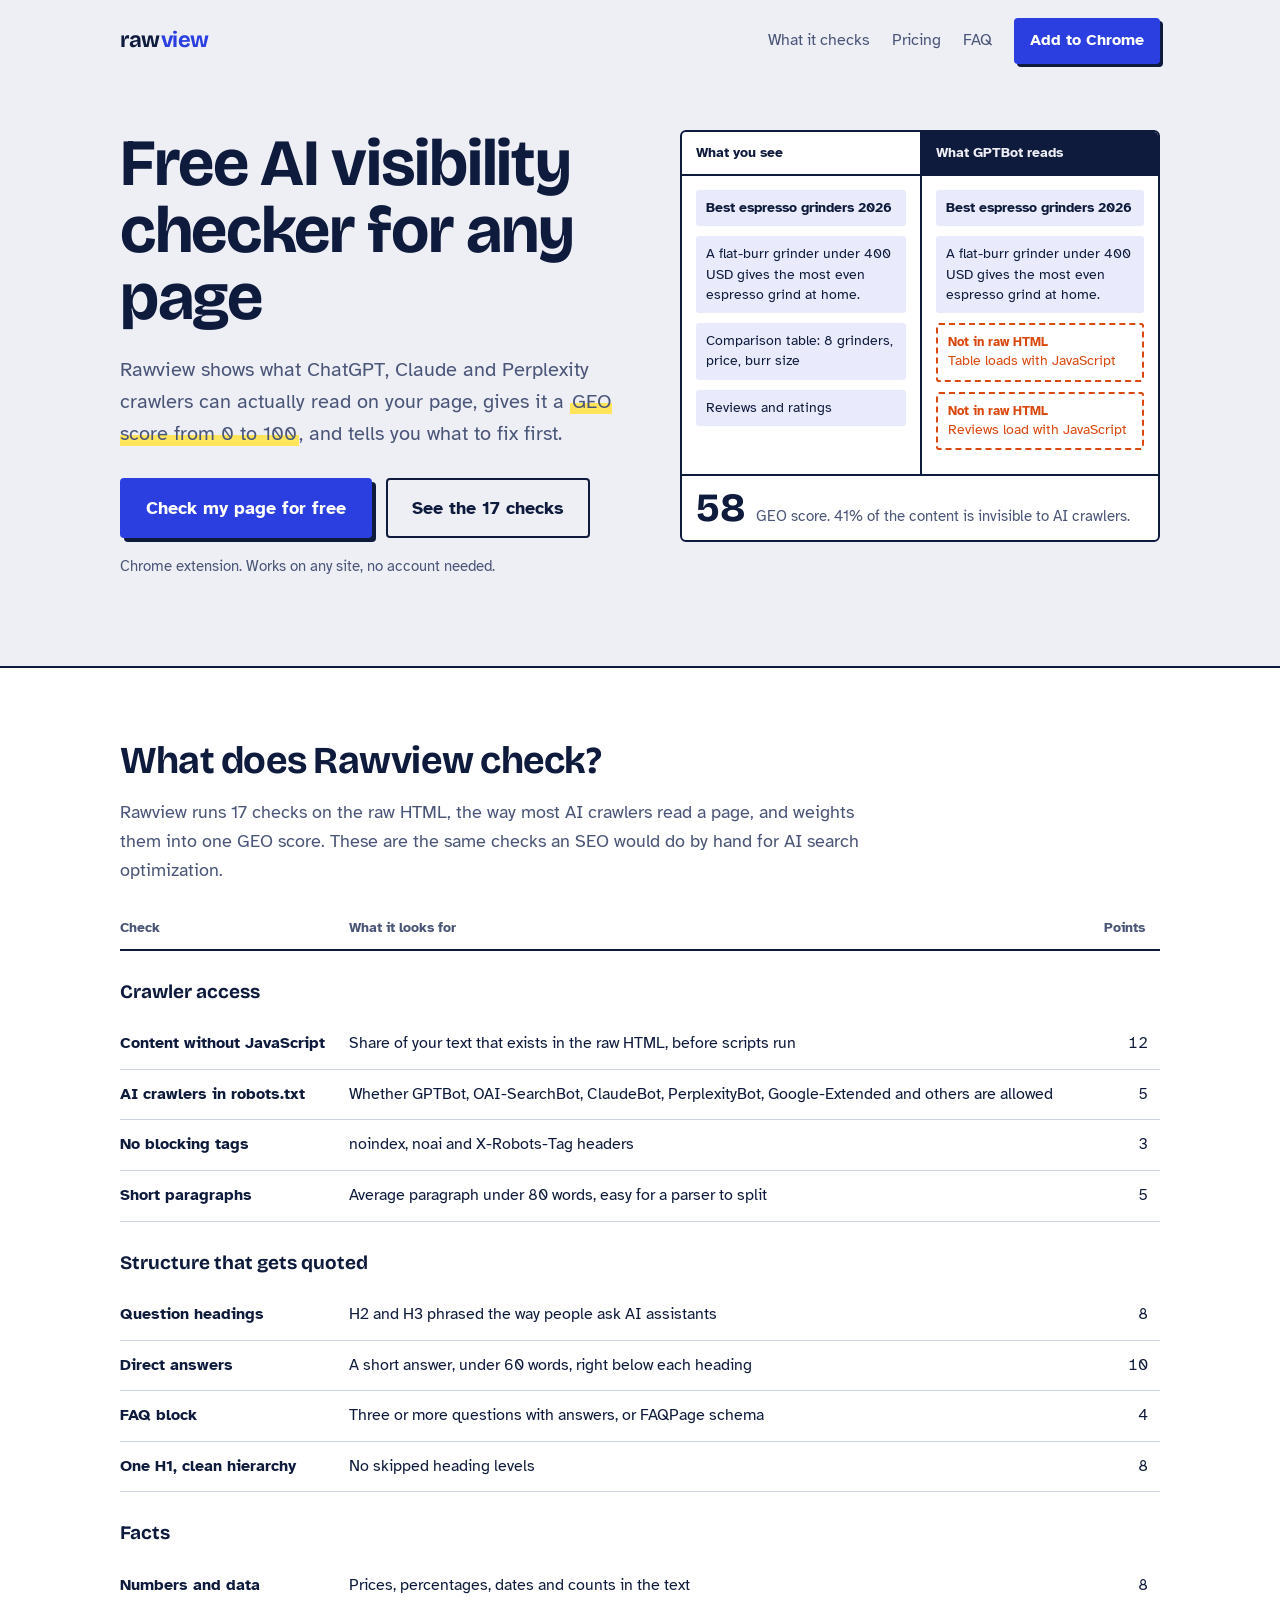
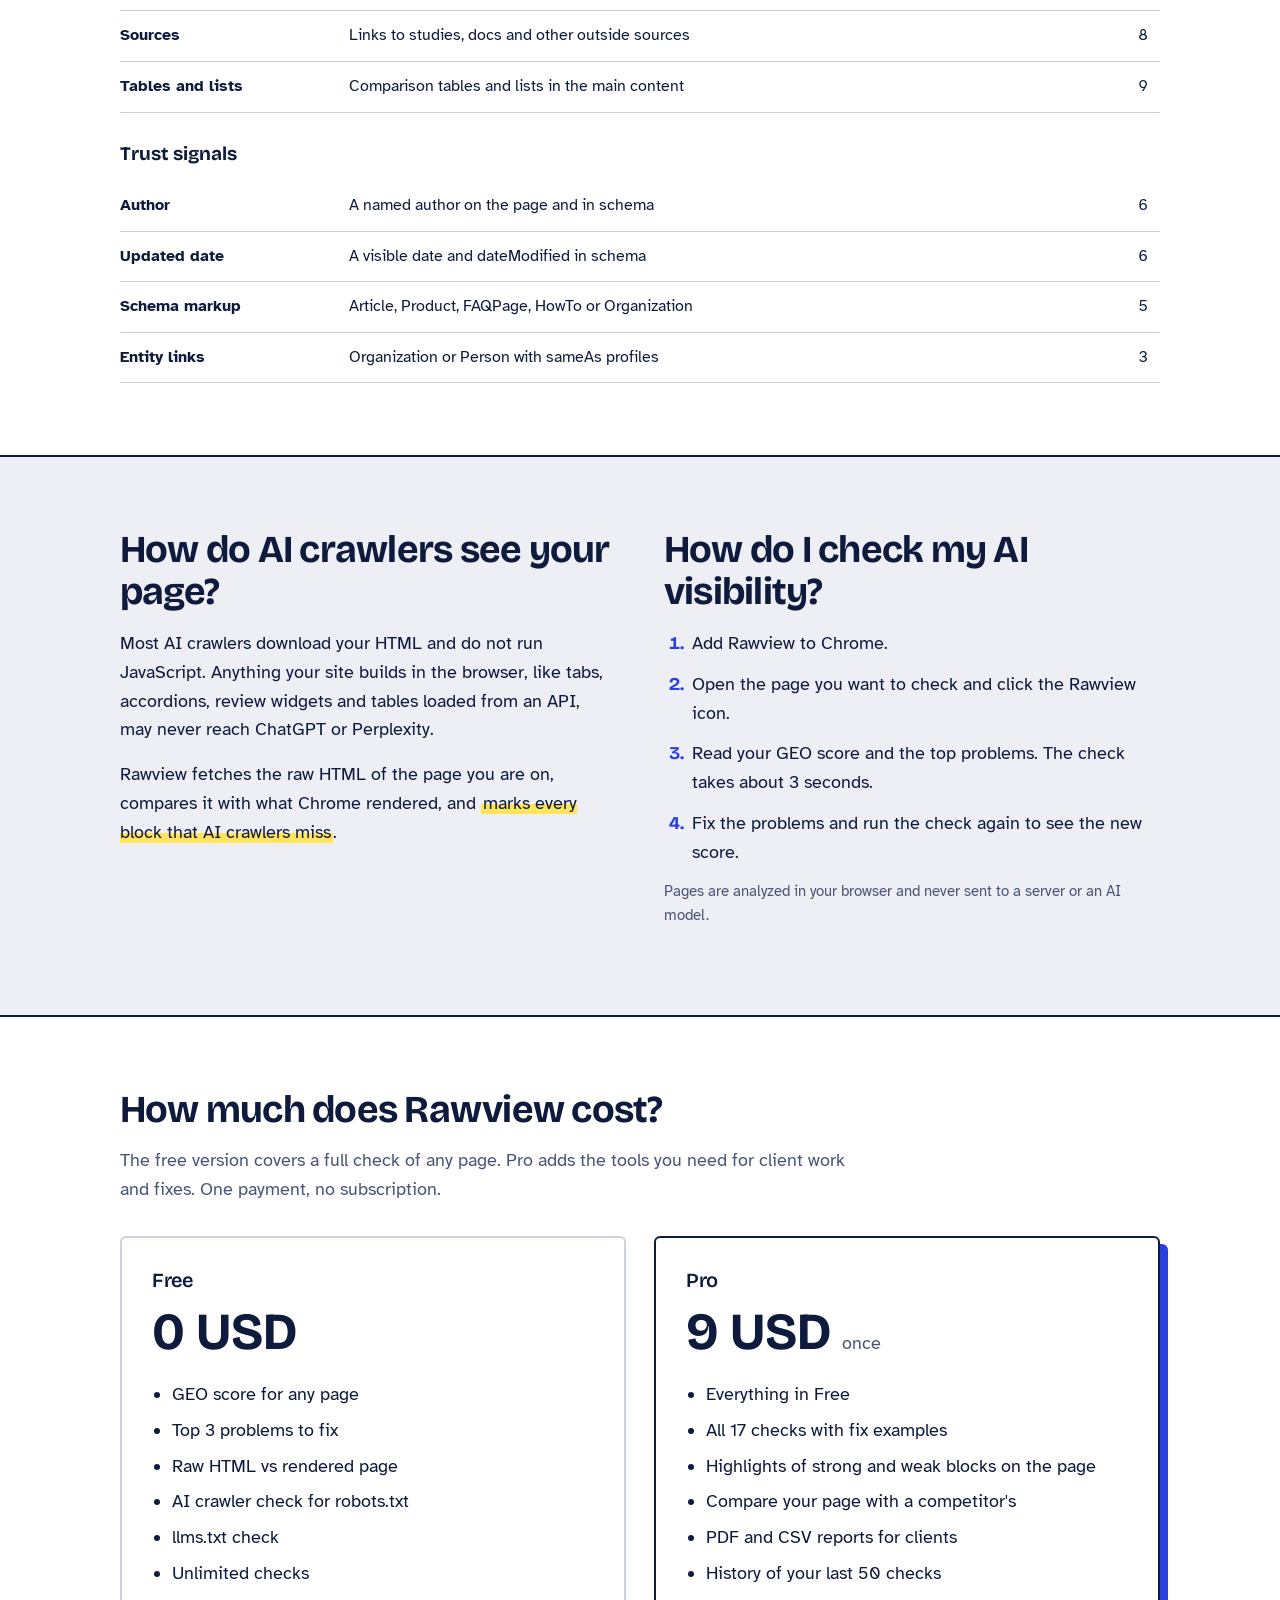
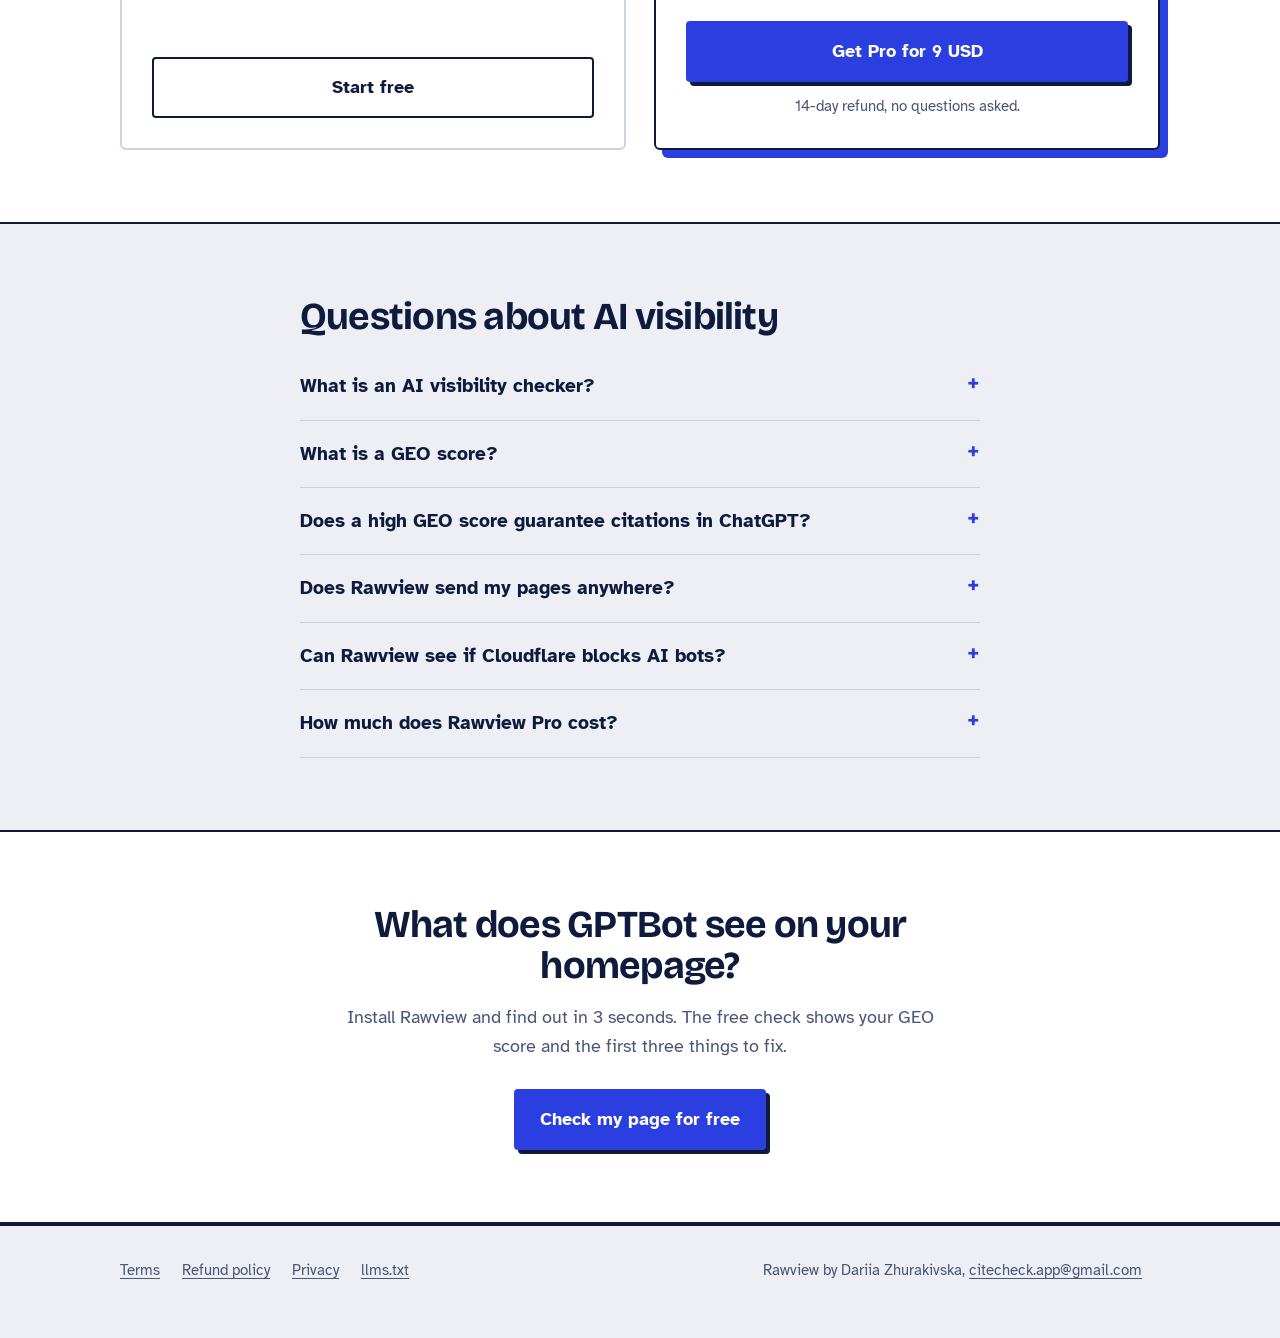
==== commit 10fd61dd: "Fix checks table group rows" ====
--- a/index.html
+++ b/index.html
@@ -14,7 +14,7 @@
 <link rel="preconnect" href="https://fonts.googleapis.com">
 <link rel="preconnect" href="https://fonts.gstatic.com" crossorigin>
 <link href="https://fonts.googleapis.com/css2?family=Atkinson+Hyperlegible:wght@400;700&family=Bricolage+Grotesque:opsz,wght@12..96,600;12..96,700&display=swap" rel="stylesheet">
-<link rel="stylesheet" href="style.css">
+<link rel="stylesheet" href="style.css?v=3">
 <script type="application/ld+json">
 {
   "@context": "https://schema.org",
--- a/style.css
+++ b/style.css
@@ -99,7 +99,7 @@
 .checks td { padding: 12px 12px 12px 0; border-bottom: 1px solid var(--rule); vertical-align: top; }
 .checks td:first-child { font-weight: 700; white-space: nowrap; }
 .checks td:last-child { text-align: right; font-variant-numeric: tabular-nums; white-space: nowrap; }
-.checks tr.group td { border-bottom: none; padding-top: 26px; font-family: "Bricolage Grotesque", sans-serif; font-size: 19px; }
+.checks tr.group td { text-align: left; border-bottom: none; padding-top: 26px; font-family: "Bricolage Grotesque", sans-serif; font-size: 19px; }
 
 /* explainers */
 .two { display: grid; grid-template-columns: 1fr 1fr; gap: 48px; }
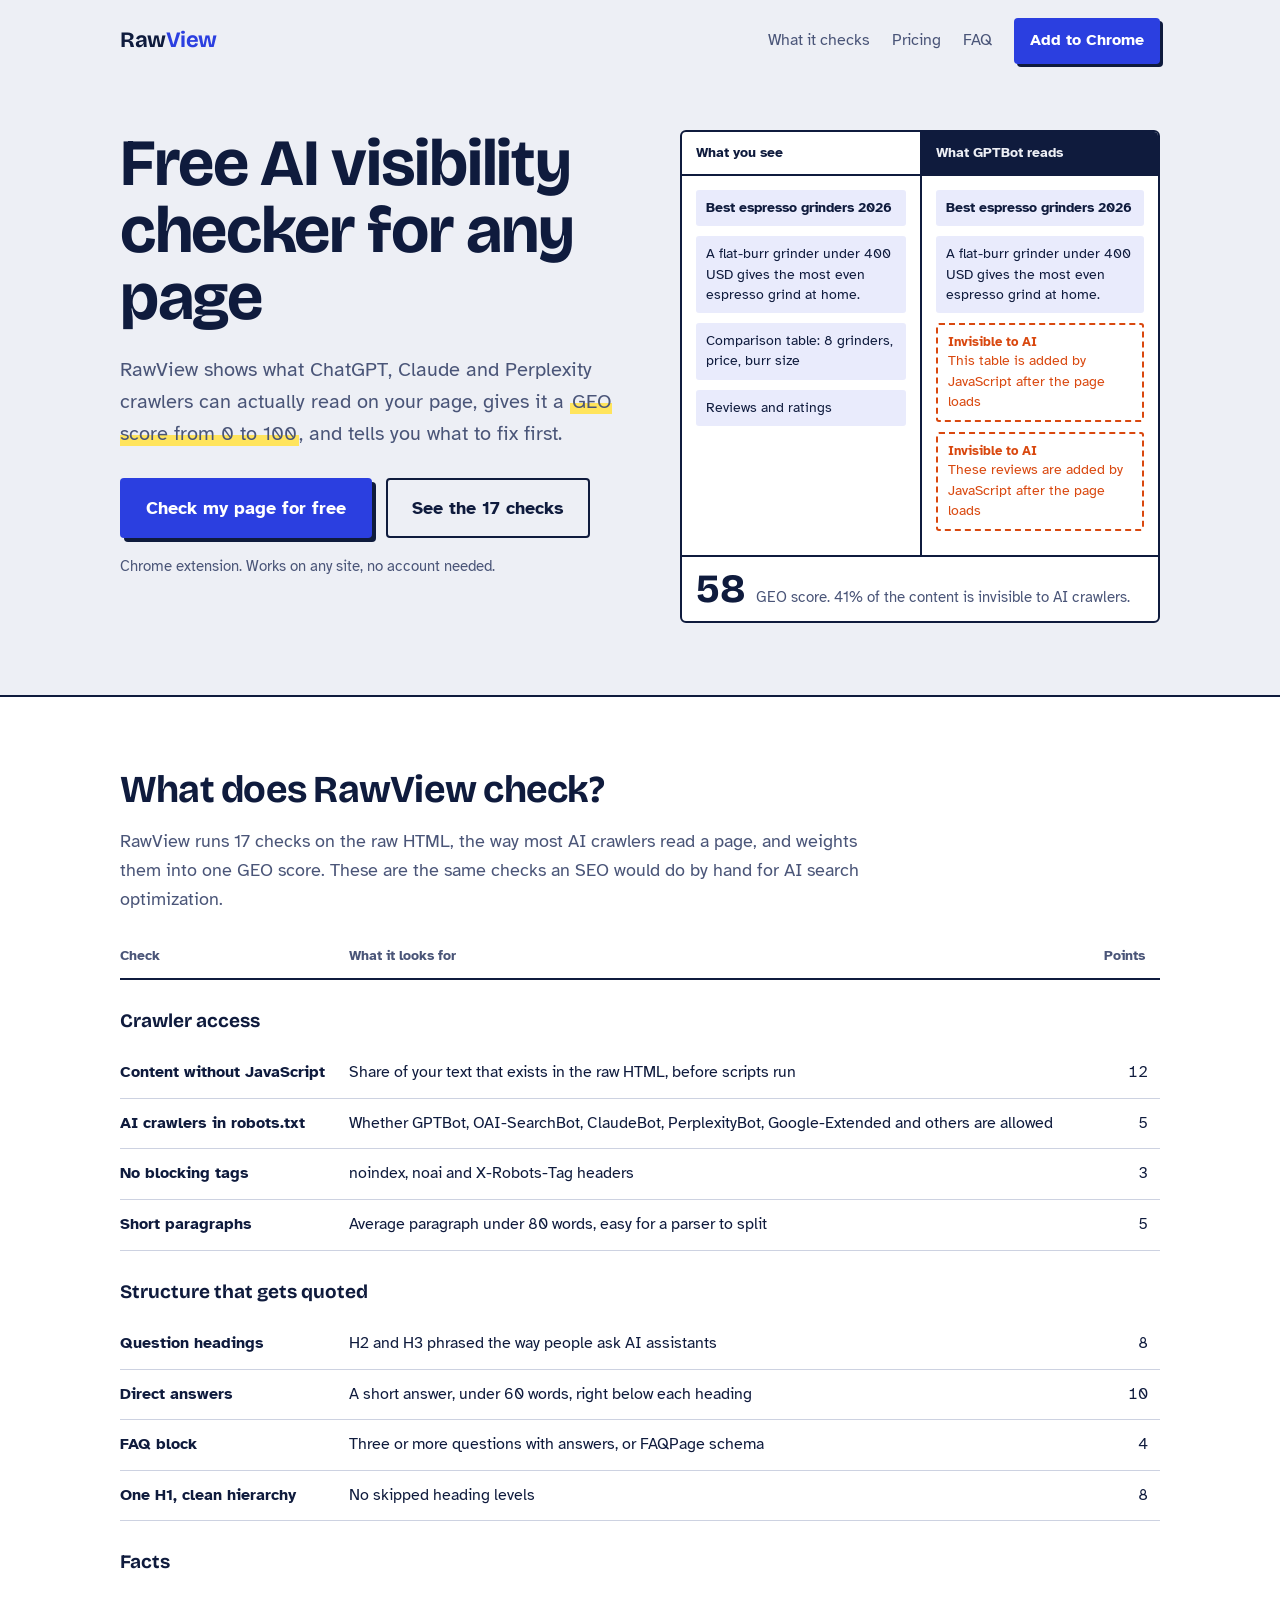
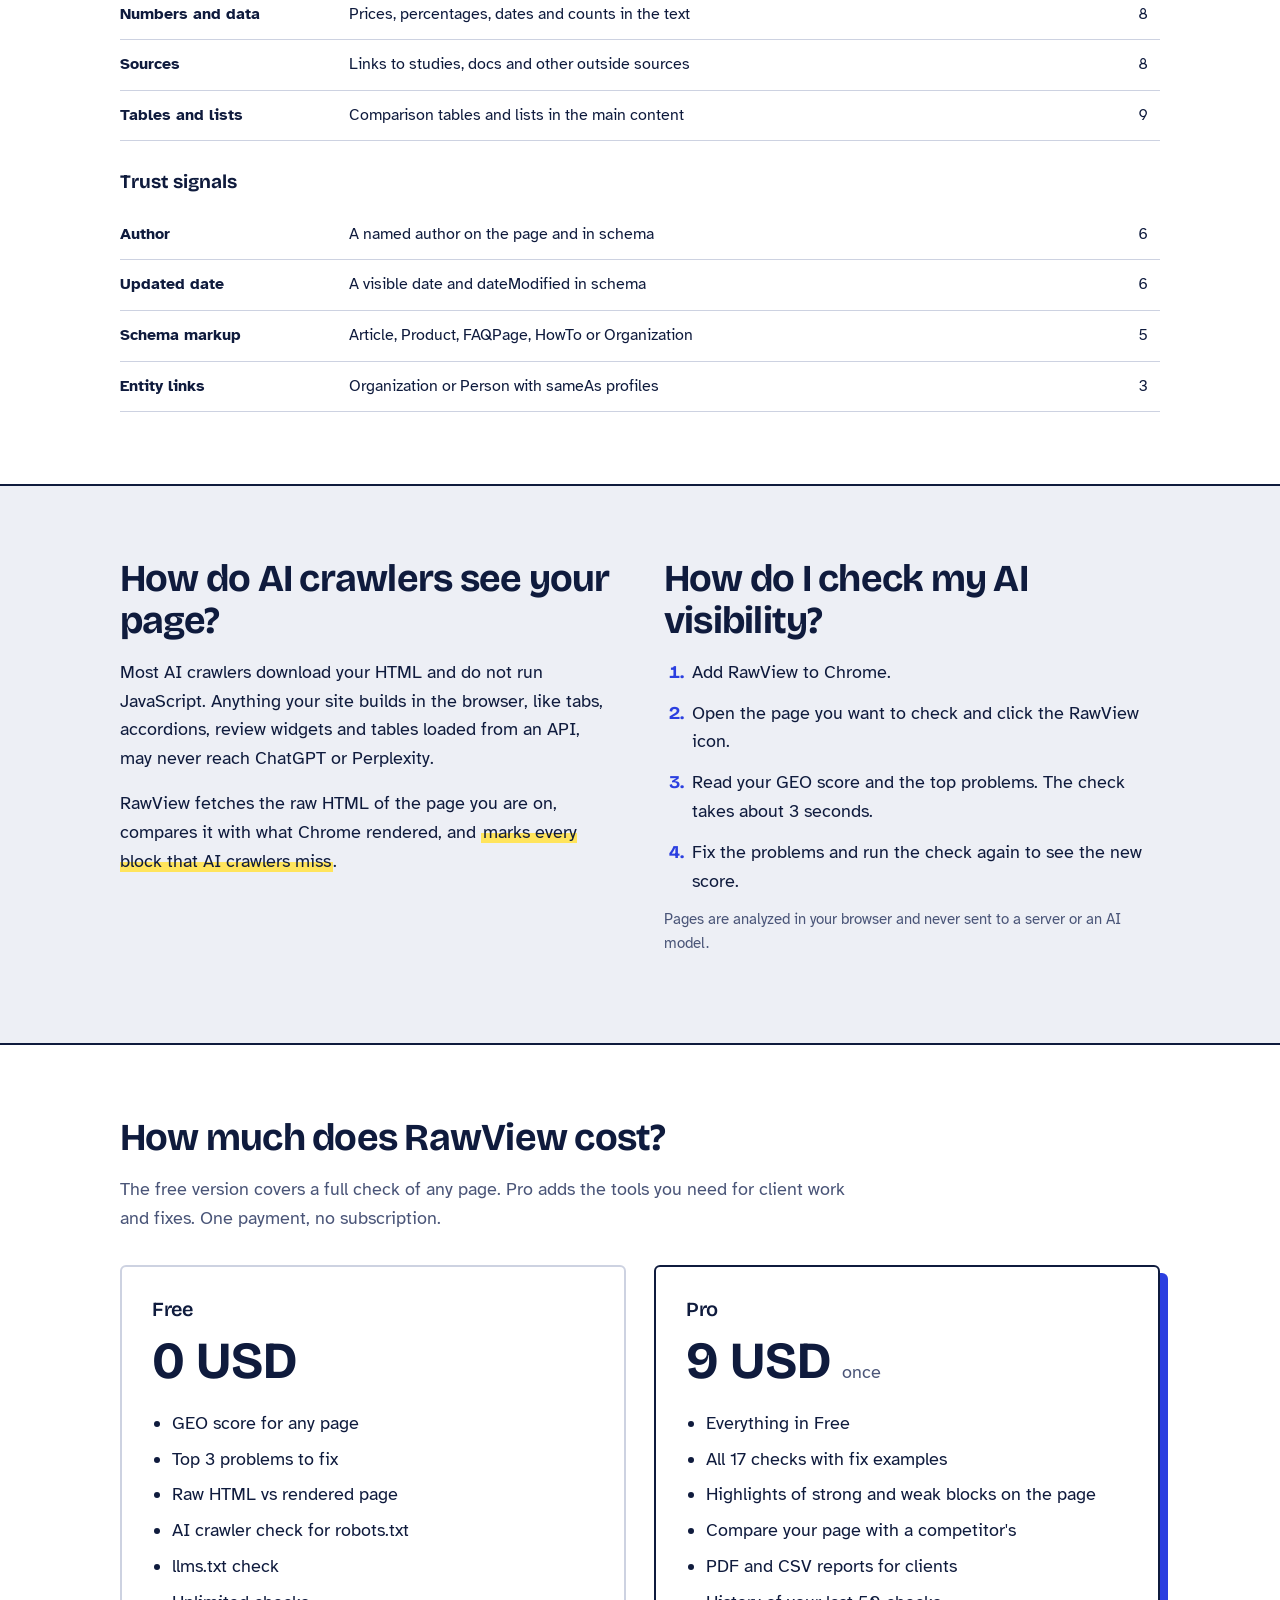
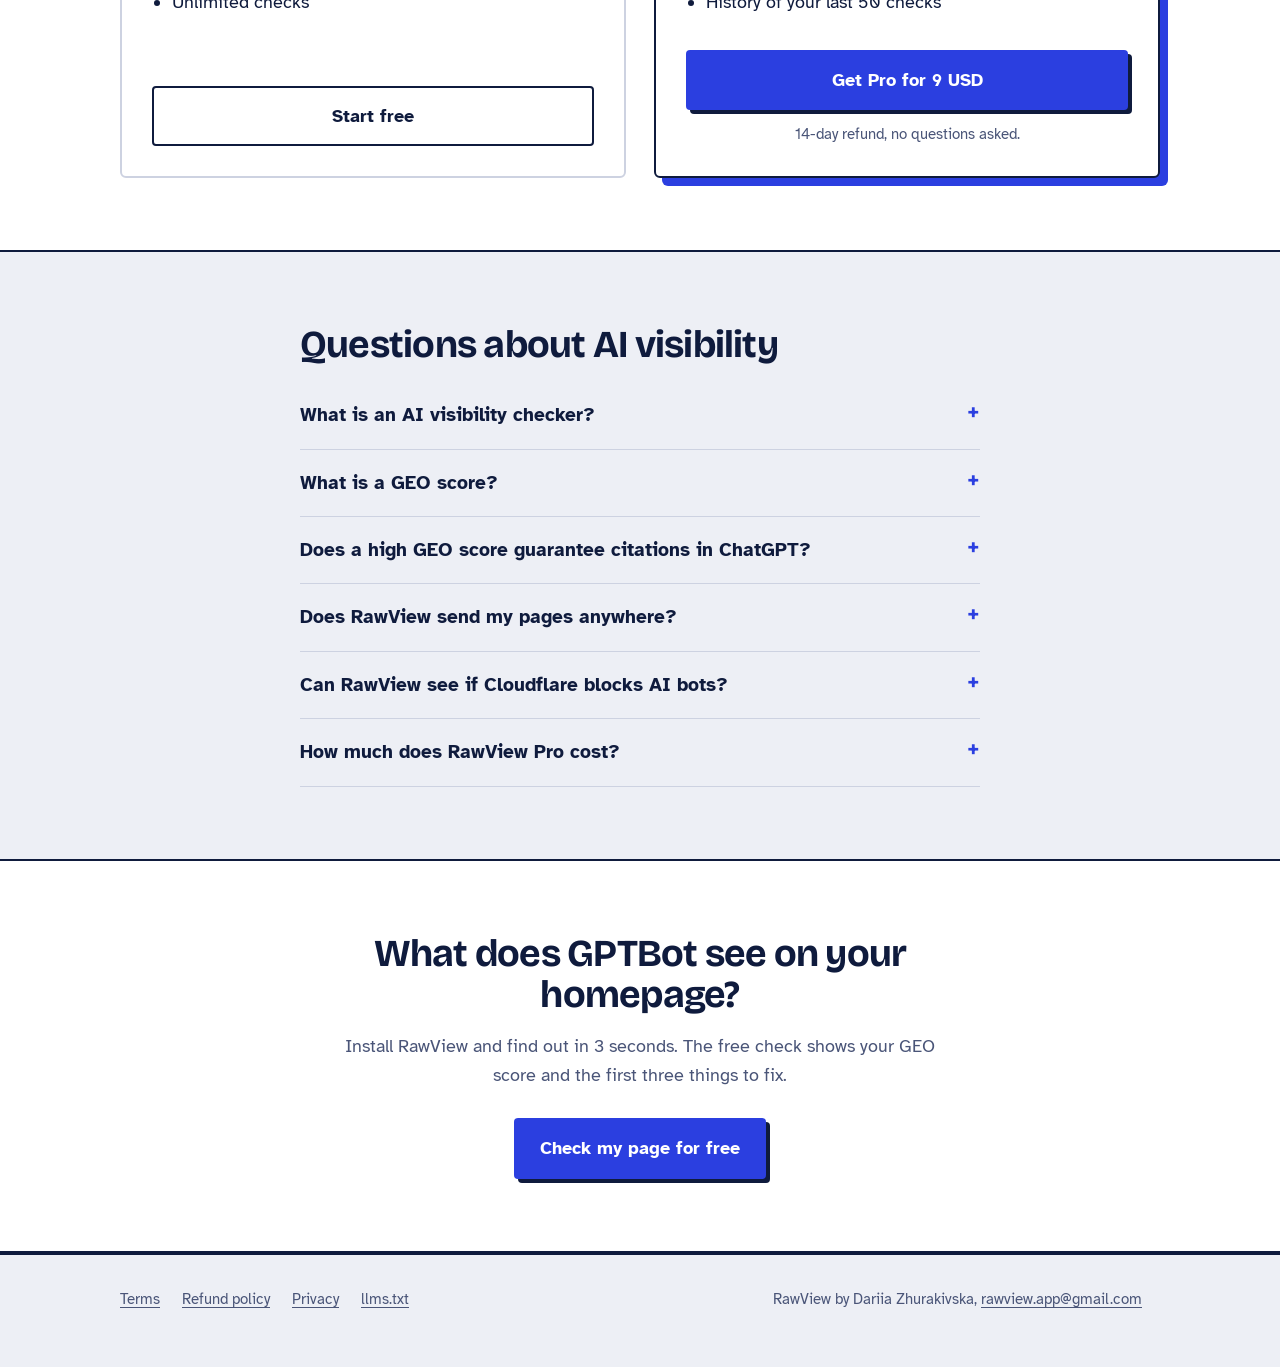
==== commit 2d1178b2: "Rename to RawView, new contact email" ====
--- a/index.html
+++ b/index.html
@@ -3,11 +3,11 @@
 <head>
 <meta charset="utf-8">
 <meta name="viewport" content="width=device-width, initial-scale=1">
-<title>AI Visibility Checker for Chrome – Free GEO Score | Rawview</title>
+<title>AI Visibility Checker for Chrome – Free GEO Score | RawView</title>
 <meta name="description" content="Free AI visibility checker for Chrome. See what ChatGPT, Claude and Perplexity crawlers can read on your page, get a GEO score from 0 to 100 and a list of fixes.">
 <link rel="canonical" href="https://rawviewapp.github.io/">
 <meta property="og:type" content="website">
-<meta property="og:title" content="Rawview – AI Visibility Checker for Chrome">
+<meta property="og:title" content="RawView – AI Visibility Checker for Chrome">
 <meta property="og:description" content="See your page the way AI crawlers read it. Free GEO score, AI crawler check and llms.txt check.">
 <meta property="og:url" content="https://rawviewapp.github.io/">
 <meta name="twitter:card" content="summary">
@@ -21,7 +21,7 @@
   "@graph": [
     {
       "@type": "SoftwareApplication",
-      "name": "Rawview – AI Visibility & Citability Checker",
+      "name": "RawView – AI Visibility & Citability Checker",
       "applicationCategory": "BrowserApplication",
       "operatingSystem": "Chrome",
       "description": "Chrome extension that checks how AI crawlers read a web page and scores how easy it is for AI search to quote.",
@@ -33,19 +33,19 @@
     },
     {
       "@type": "Organization",
-      "name": "Rawview",
+      "name": "RawView",
       "url": "https://rawviewapp.github.io/",
-      "email": "citecheck.app@gmail.com"
+      "email": "rawview.app@gmail.com"
     },
     {
       "@type": "FAQPage",
       "mainEntity": [
-        {"@type": "Question", "name": "What is an AI visibility checker?", "acceptedAnswer": {"@type": "Answer", "text": "An AI visibility checker shows whether AI search tools like ChatGPT, Claude and Perplexity can read your page and how easy it is for them to quote. Rawview does this inside Chrome for any page you open."}},
-        {"@type": "Question", "name": "What is a GEO score?", "acceptedAnswer": {"@type": "Answer", "text": "GEO stands for generative engine optimization. Rawview's GEO score runs 17 checks on structure, facts, trust signals and crawler access, and adds them up to a number from 0 to 100."}},
+        {"@type": "Question", "name": "What is an AI visibility checker?", "acceptedAnswer": {"@type": "Answer", "text": "An AI visibility checker shows whether AI search tools like ChatGPT, Claude and Perplexity can read your page and how easy it is for them to quote. RawView does this inside Chrome for any page you open."}},
+        {"@type": "Question", "name": "What is a GEO score?", "acceptedAnswer": {"@type": "Answer", "text": "GEO stands for generative engine optimization. RawView's GEO score runs 17 checks on structure, facts, trust signals and crawler access, and adds them up to a number from 0 to 100."}},
         {"@type": "Question", "name": "Does a high GEO score guarantee citations in ChatGPT?", "acceptedAnswer": {"@type": "Answer", "text": "No. AI companies do not publish how they choose sources. The score measures how easy a page is to read and quote, which is what you can control."}},
-        {"@type": "Question", "name": "Does Rawview send my pages anywhere?", "acceptedAnswer": {"@type": "Answer", "text": "No. All analysis runs in your browser. The only outside request is a check of your Pro purchase."}},
-        {"@type": "Question", "name": "Can Rawview see if Cloudflare blocks AI bots?", "acceptedAnswer": {"@type": "Answer", "text": "Not reliably. Requests come from your browser and IP address, so firewall rules that target bot IP ranges do not apply to them."}},
-        {"@type": "Question", "name": "How much does Rawview Pro cost?", "acceptedAnswer": {"@type": "Answer", "text": "Pro is a one-time payment of 9 USD with a 14-day refund window. There is no subscription."}}
+        {"@type": "Question", "name": "Does RawView send my pages anywhere?", "acceptedAnswer": {"@type": "Answer", "text": "No. All analysis runs in your browser. The only outside request is a check of your Pro purchase."}},
+        {"@type": "Question", "name": "Can RawView see if Cloudflare blocks AI bots?", "acceptedAnswer": {"@type": "Answer", "text": "Not reliably. Requests come from your browser and IP address, so firewall rules that target bot IP ranges do not apply to them."}},
+        {"@type": "Question", "name": "How much does RawView Pro cost?", "acceptedAnswer": {"@type": "Answer", "text": "Pro is a one-time payment of 9 USD with a 14-day refund window. There is no subscription."}}
       ]
     }
   ]
@@ -56,7 +56,7 @@
 
 <header class="top">
   <div class="wrap">
-    <a class="brand" href="./">raw<i>view</i></a>
+    <a class="brand" href="./">Raw<i>View</i></a>
     <nav class="links">
       <a href="#checks">What it checks</a>
       <a href="#pricing">Pricing</a>
@@ -70,7 +70,7 @@
 <div class="wrap hero">
   <div>
     <h1>Free AI visibility checker for any page</h1>
-    <p class="lead">Rawview shows what ChatGPT, Claude and Perplexity crawlers can actually read on your page, gives it a <span class="mark">GEO score from 0 to 100</span>, and tells you what to fix first.</p>
+    <p class="lead">RawView shows what ChatGPT, Claude and Perplexity crawlers can actually read on your page, gives it a <span class="mark">GEO score from 0 to 100</span>, and tells you what to fix first.</p>
     <div class="actions">
       <a class="btn" href="CHROME_WEB_STORE_LINK">Check my page for free</a>
       <a class="btn btn-line" href="#checks">See the 17 checks</a>
@@ -90,8 +90,8 @@
       <div class="pane">
         <div class="row got"><span class="h">Best espresso grinders 2026</span></div>
         <div class="row got">A flat-burr grinder under 400 USD gives the most even espresso grind at home.</div>
-        <div class="row gone"><b>Not in raw HTML</b>Table loads with JavaScript</div>
-        <div class="row gone"><b>Not in raw HTML</b>Reviews load with JavaScript</div>
+        <div class="row gone"><b>Invisible to AI</b>This table is added by JavaScript after the page loads</div>
+        <div class="row gone"><b>Invisible to AI</b>These reviews are added by JavaScript after the page loads</div>
       </div>
     </div>
     <div class="score"><strong>58</strong><span>GEO score. 41% of the content is invisible to AI crawlers.</span></div>
@@ -100,8 +100,8 @@
 
 <section class="band" id="checks">
   <div class="wrap">
-    <h2>What does Rawview check?</h2>
-    <p class="intro">Rawview runs 17 checks on the raw HTML, the way most AI crawlers read a page, and weights them into one GEO score. These are the same checks an SEO would do by hand for AI search optimization.</p>
+    <h2>What does RawView check?</h2>
+    <p class="intro">RawView runs 17 checks on the raw HTML, the way most AI crawlers read a page, and weights them into one GEO score. These are the same checks an SEO would do by hand for AI search optimization.</p>
     <table class="checks">
       <thead><tr><th>Check</th><th>What it looks for</th><th>Points</th></tr></thead>
       <tbody>
@@ -134,13 +134,13 @@
     <div>
       <h2>How do AI crawlers see your page?</h2>
       <p>Most AI crawlers download your HTML and do not run JavaScript. Anything your site builds in the browser, like tabs, accordions, review widgets and tables loaded from an API, may never reach ChatGPT or Perplexity.</p>
-      <p>Rawview fetches the raw HTML of the page you are on, compares it with what Chrome rendered, and <span class="mark">marks every block that AI crawlers miss</span>.</p>
+      <p>RawView fetches the raw HTML of the page you are on, compares it with what Chrome rendered, and <span class="mark">marks every block that AI crawlers miss</span>.</p>
     </div>
     <div>
       <h2>How do I check my AI visibility?</h2>
       <ol class="steps">
-        <li>Add Rawview to Chrome.</li>
-        <li>Open the page you want to check and click the Rawview icon.</li>
+        <li>Add RawView to Chrome.</li>
+        <li>Open the page you want to check and click the RawView icon.</li>
         <li>Read your GEO score and the top problems. The check takes about 3 seconds.</li>
         <li>Fix the problems and run the check again to see the new score.</li>
       </ol>
@@ -151,7 +151,7 @@
 
 <section class="band" id="pricing">
   <div class="wrap">
-    <h2>How much does Rawview cost?</h2>
+    <h2>How much does RawView cost?</h2>
     <p class="intro">The free version covers a full check of any page. Pro adds the tools you need for client work and fixes. One payment, no subscription.</p>
     <div class="plans">
       <div class="plan">
@@ -190,26 +190,26 @@
     <h2>Questions about AI visibility</h2>
     <details>
       <summary>What is an AI visibility checker?</summary>
-      <p>An AI visibility checker shows whether AI search tools like ChatGPT, Claude and Perplexity can read your page and how easy it is for them to quote. Rawview does this inside Chrome for any page you open.</p>
+      <p>An AI visibility checker shows whether AI search tools like ChatGPT, Claude and Perplexity can read your page and how easy it is for them to quote. RawView does this inside Chrome for any page you open.</p>
     </details>
     <details>
       <summary>What is a GEO score?</summary>
-      <p>GEO stands for generative engine optimization. Rawview's GEO score runs 17 checks on structure, facts, trust signals and crawler access, and adds them up to a number from 0 to 100.</p>
+      <p>GEO stands for generative engine optimization. RawView's GEO score runs 17 checks on structure, facts, trust signals and crawler access, and adds them up to a number from 0 to 100.</p>
     </details>
     <details>
       <summary>Does a high GEO score guarantee citations in ChatGPT?</summary>
       <p>No. AI companies do not publish how they choose sources. The score measures how easy a page is to read and quote, which is what you can control.</p>
     </details>
     <details>
-      <summary>Does Rawview send my pages anywhere?</summary>
+      <summary>Does RawView send my pages anywhere?</summary>
       <p>No. All analysis runs in your browser. The only outside request is a check of your Pro purchase.</p>
     </details>
     <details>
-      <summary>Can Rawview see if Cloudflare blocks AI bots?</summary>
+      <summary>Can RawView see if Cloudflare blocks AI bots?</summary>
       <p>Not reliably. Requests come from your browser and IP address, so firewall rules that target bot IP ranges do not apply to them.</p>
     </details>
     <details>
-      <summary>How much does Rawview Pro cost?</summary>
+      <summary>How much does RawView Pro cost?</summary>
       <p>Pro is a one-time payment of 9 USD with a 14-day refund window. There is no subscription. See the <a href="refund.html">refund policy</a>.</p>
     </details>
   </div>
@@ -218,7 +218,7 @@
 <section class="band final">
   <div class="wrap narrow">
     <h2>What does GPTBot see on your homepage?</h2>
-    <p>Install Rawview and find out in 3 seconds. The free check shows your GEO score and the first three things to fix.</p>
+    <p>Install RawView and find out in 3 seconds. The free check shows your GEO score and the first three things to fix.</p>
     <div class="actions">
       <a class="btn" href="CHROME_WEB_STORE_LINK">Check my page for free</a>
     </div>
@@ -236,7 +236,7 @@
       <a href="privacy.html">Privacy</a>
       <a href="llms.txt">llms.txt</a>
     </div>
-    <div>Rawview by Dariia Zhurakivska, <a href="mailto:citecheck.app@gmail.com">citecheck.app@gmail.com</a></div>
+    <div>RawView by Dariia Zhurakivska, <a href="mailto:rawview.app@gmail.com">rawview.app@gmail.com</a></div>
   </div>
 </footer>
 
